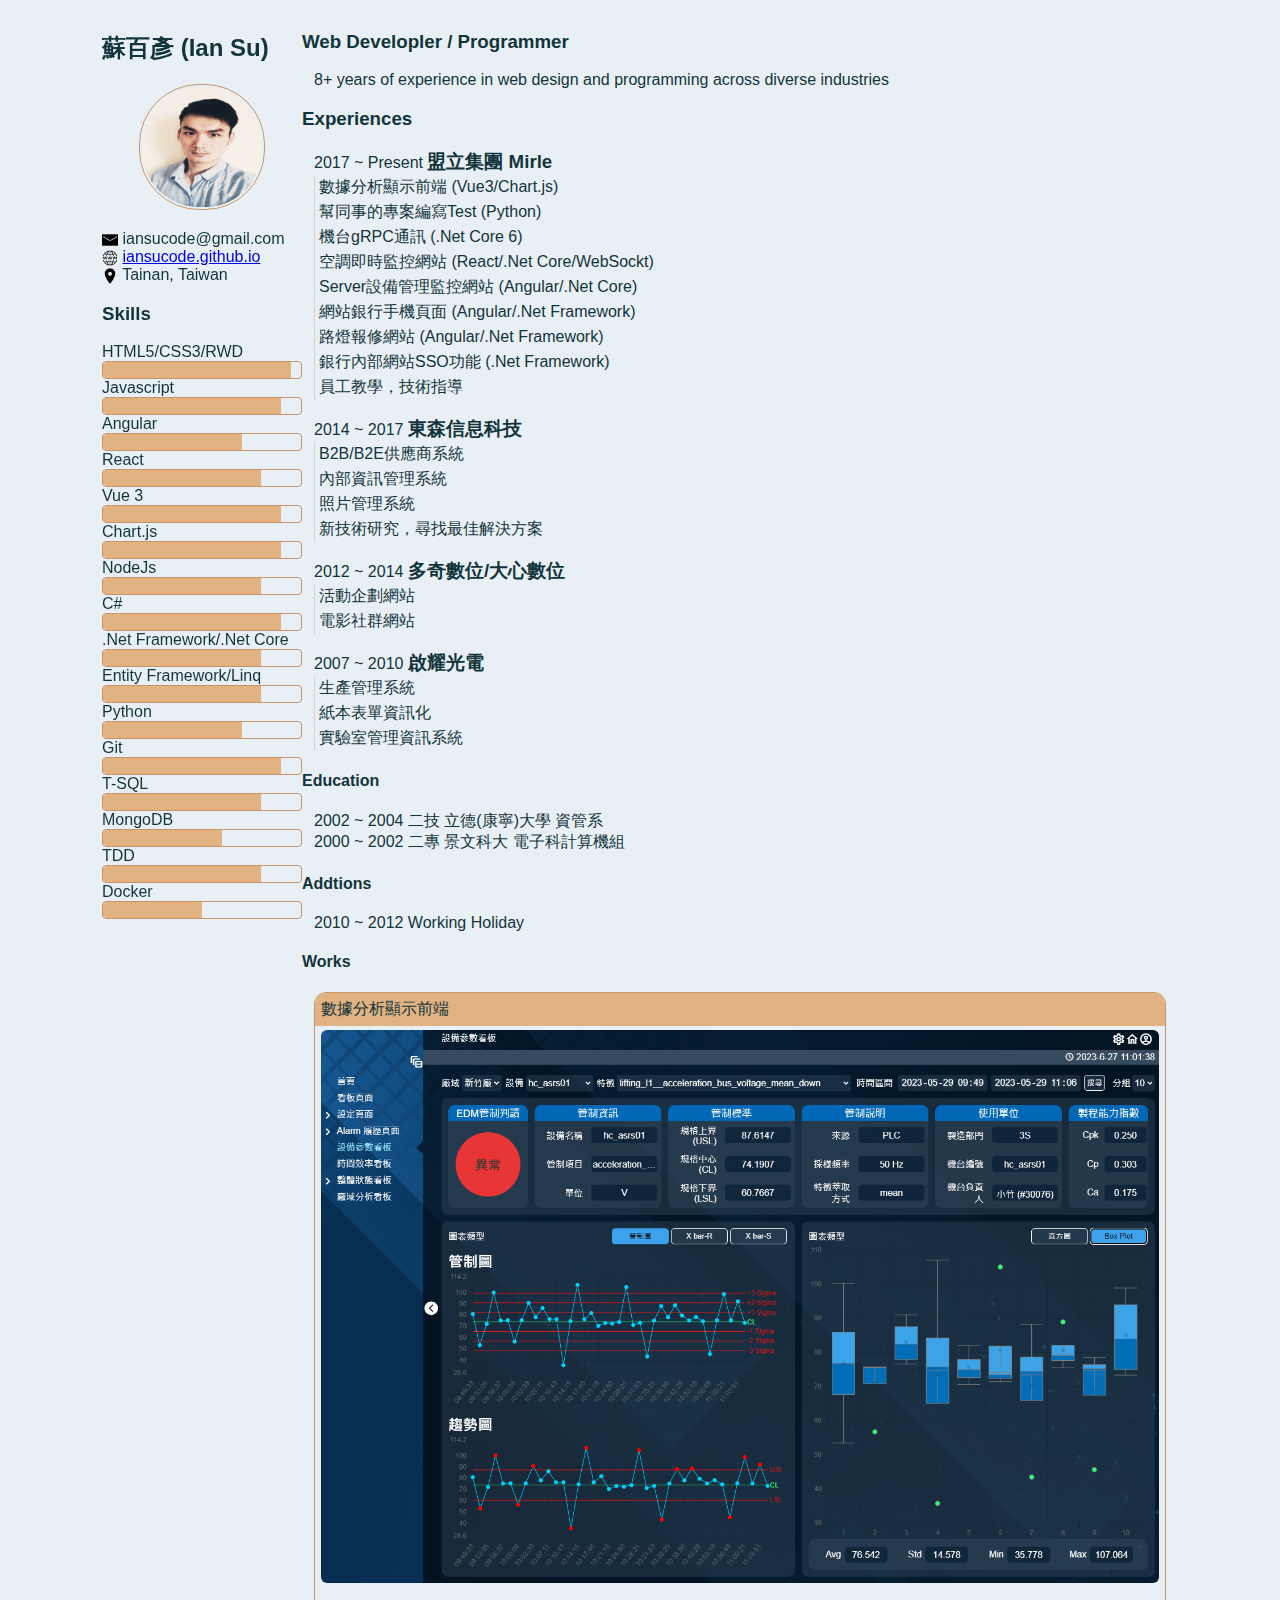
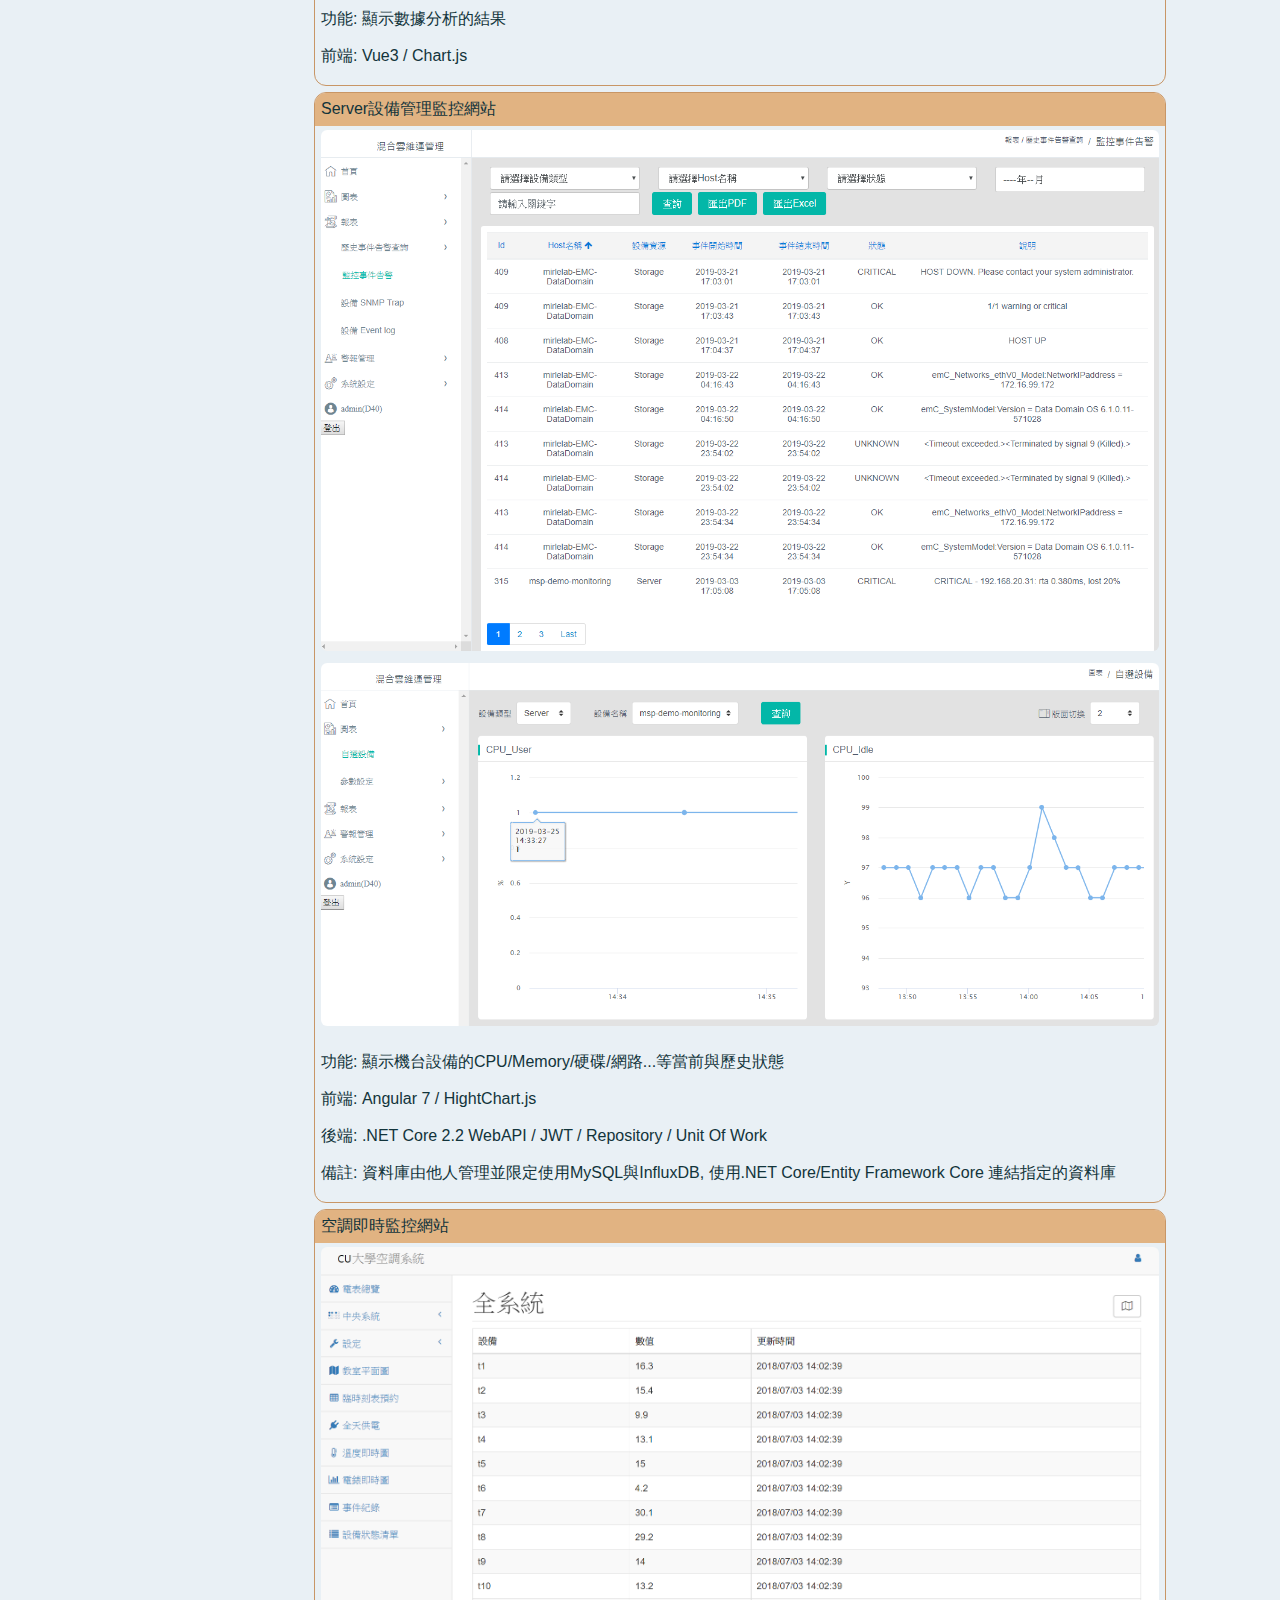
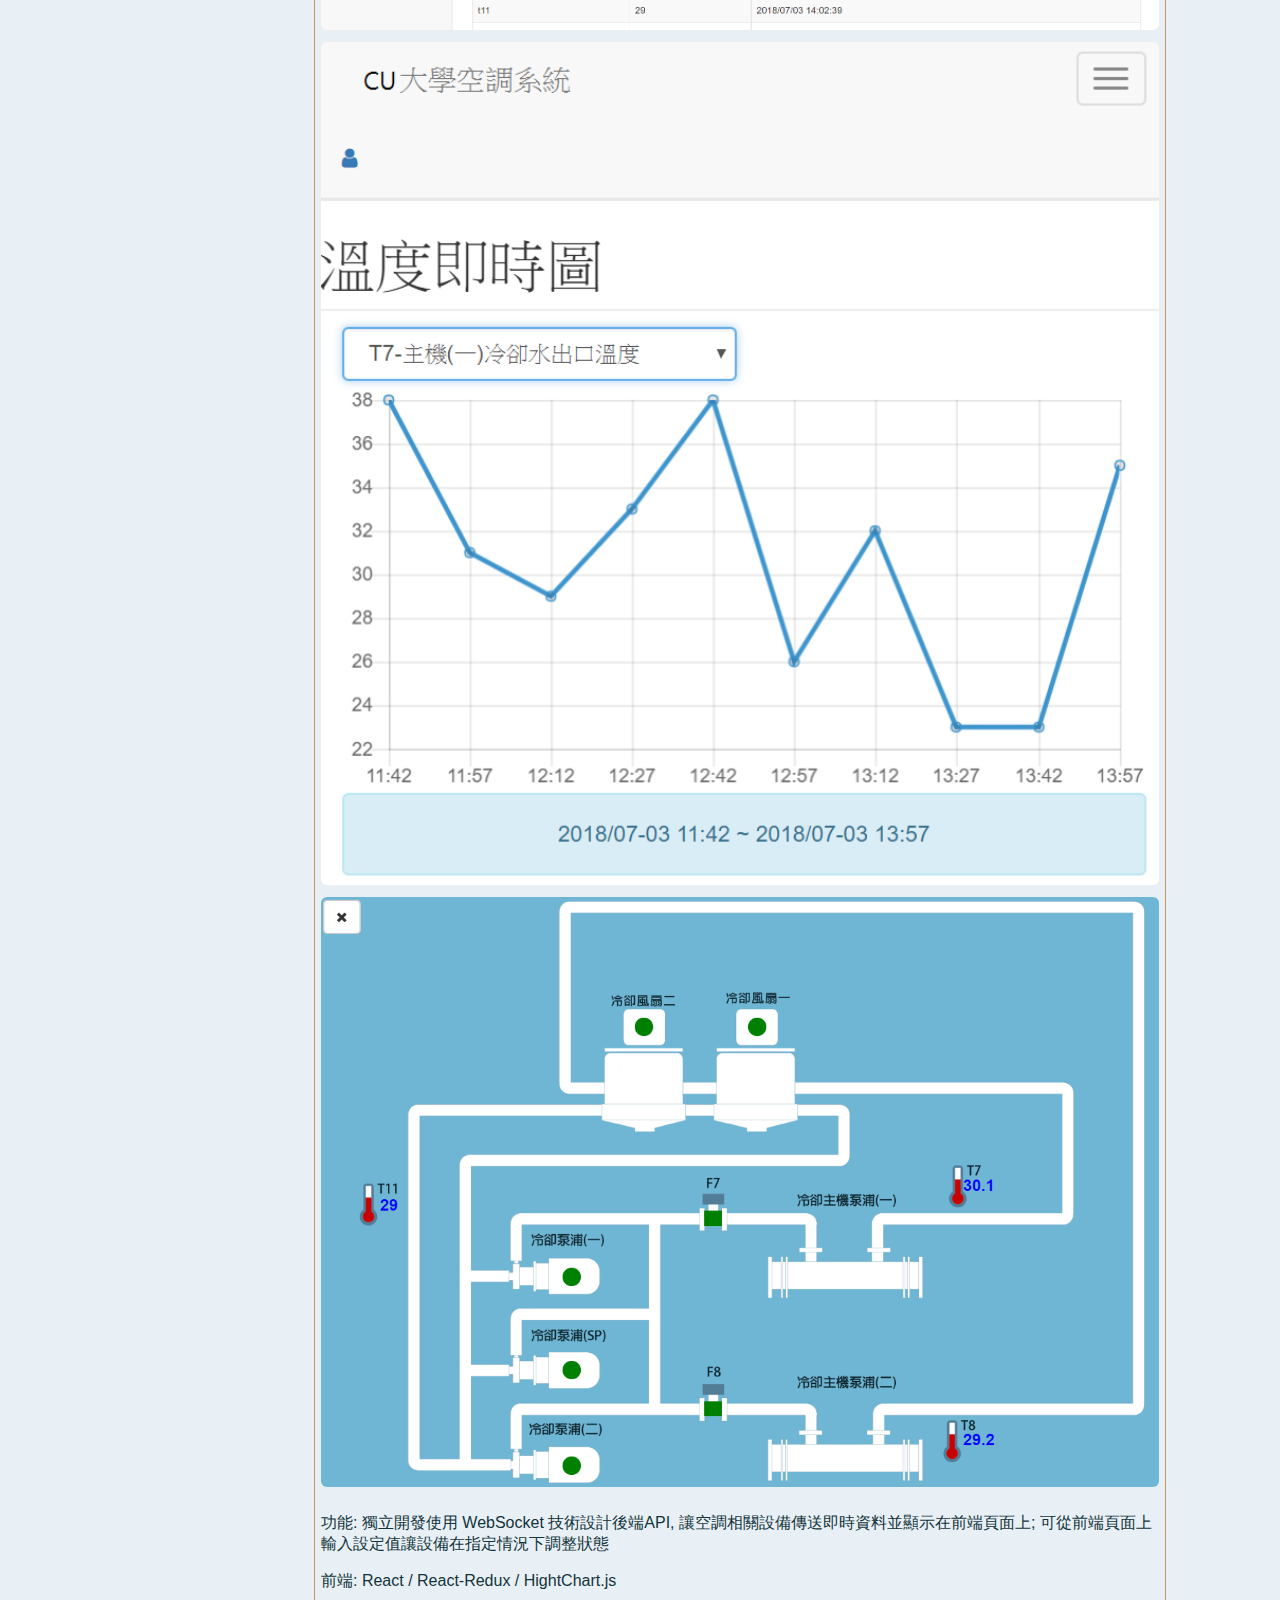
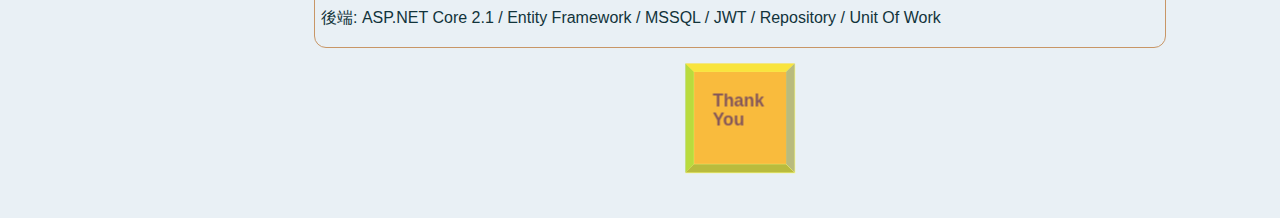
==== index.html @ 2909fdcf "update cube" ====
<!DOCTYPE html>
<html lang="en">
  <head>
    <meta charset="UTF-8" />
    <meta name="viewport" content="width=device-width, initial-scale=1.0" />
    <title>Ian Su</title>
    <link rel="stylesheet" href="index.css" type="text/css" />
    <link rel="stylesheet" href="cube.css" type="text/css" >
  </head>
  <body>
    <div id="app">
      <side>
        <div>
          <h2>蘇百彥 (Ian Su)</h2>
          <div id="avatar">
            <img src="./assets/avatar.jpg" />
          </div>
          <ul id="contacts">
            <li>
              <img class="icon" src="./assets/icons8-mail-50.png" />
              <span>iansucode@gmail.com</span>
            </li>
            <li>
              <img class="icon" src="./assets/icons8-web-50.png" />
              <a href="https://iansucode.github.io">iansucode.github.io</a>
            </li>
            <li>
              <img class="icon" src="./assets/icons8-location-50.png" />
              <span>Tainan, Taiwan</span>
            </li>
          </ul>
        </div>
        <div>
          <h3>Skills</h3>
          <ul id="skills"></ul>
        </div>
      </side>
      <main>
        <section id="introduction">
          <h3><span>Web Developler</span> / <span>Programmer</span></h3>
          <div>
            <p>8+ years of experience in web design and programming across diverse industries</p>
          </div>
        </section>
        <section>
          <h3>Experiences</h3>
          <div id="experiences"></ul>
        </section>
        <section>
          <h4>Education</h4>
          <div id="educations">
            <p>2002 ~ 2004 二技 立德(康寧)大學 資管系</p>
            <p>2000 ~ 2002 二專 景文科大 電子科計算機組</span>
          </div>
        </section>
        <section>
          <h4>Addtions</h4>
          <div>
            <p>2010 ~ 2012 Working Holiday</p>
          </div>
        </section>
        <section>
          <h4>Works</h4>
          <div id="works"></div>
        </section>
        <section>
          <div class="scene">
            <div class="cube">
              <div class="cube-face cube-face-front">
                  <div class="cube-face-inner"><b>Thank You</b></div>
              </div>
              <div class="cube-face cube-face-back"></div>
              <div class="cube-face cube-face-left"></div>
              <div class="cube-face cube-face-right"></div>
              <div class="cube-face cube-face-top"></div>
              <div class="cube-face cube-face-bottom"></div>
            </div>
          </div>
        </section>
        <br />
      </main>
    </div>
    <script src="./index.js"></script>
  </body>
</html>
---- index.css ----
:root {
  --sand-tan-color: #e1b382;
  --sand-tan-shadow-color: #c89666;
}

body {
  font-family: 'Ubuntu', Tahoma, 'Helvetica Neue', Helvetica, Arial, sans-serif;
  font-size: 16px;
  margin: 0;
  color: #12343b;
  background-color: #e9f0f5;
}

#app {
  max-width: 1100px;
  margin: 0 auto;
}

#app side {
  padding: 12px;
  width: 200px;
  position: fixed;
  
}

#app main {
  padding: 12px;
  margin-left: 200px;
  min-width: 150px;
}

#avatar {
  width: 100%;
  text-align: center;
}

#avatar img{
  width: 120px;
  height: 120px;
  border: 1px solid var(--sand-tan-shadow-color);
  padding: 2px;
  border-radius: 60px;
}

ul {
  list-style: none;
  padding: 0;
}

img.icon {
  height: 1rem;
  margin-bottom: -4px;
}

.bar {
  height: 1rem;
  border: 1px solid #c89666;
  border-radius: 4px;
}

.bar-value {
  background-color: var(--sand-tan-color);
  height: 100%;
}


section > div {
  margin: 12px;
}

#experiences h3 {
  display: inline-block;
  margin: 0;
  margin-bottom: 0;
}

#experiences div ul {
  margin-top: 0;
  padding-left: 4px;
  border-left: 1px solid lightgray;
}

#experiences div ul li {
  padding: 2px 0;
}

#educations p{
  margin: 0;
}

#works img {
  margin: 4px 6px;
  width: calc(100% - 12px);
  border-radius: 6px;
}

.card {
  border: 1px solid var(--sand-tan-shadow-color);
  border-radius: 12px;
  overflow: hidden;
  margin-bottom: 6px;
}

.card .card-head {
  padding: 6px;
  background-color: var(--sand-tan-color);
}

.card .card-foot {
  padding: 2px 6px;
}

/* 如果螢幕寬度為 600px 以下 */
@media screen and (max-width:600px) { 
  #app {
    padding: 6px;
  }

  #app side {
    position: unset;
  }

  #app main {
    margin-left: 0;
    padding: 0;
  }
}
---- cube.css ----
.scene {
  width: 100px;
  height: 100px;
  perspective: 600px;
  margin: 20px auto;
}
.cube {
  width: inherit;
  height: inherit;
  position: relative;
  transform-style: preserve-3d;
  animation: rolling 3s infinite linear;
}
.cube-face {
  width: inherit;
  height: inherit;
  position: absolute;
  opacity: 0.5;
}

.cube-face-front {
  background-color: yellow;
  transform: translate3d(0, 0, 50px);
}

.cube-face-back {
  background-color: red;
  transform: rotateY(180deg) translate3d(0, 0, 50px);
}

.cube-face-left {
  background-color: green;
  transform: rotateY(-90deg) translate3d(0, 0, 50px);
}

.cube-face-right {
  background-color: blue;
  transform: rotateY(90deg) translate3d(0, 0, 50px);
}

.cube-face-top {
  background-color: orange;
  transform: rotateX(90deg) translate3d(0, 0, 50px);
}

.cube-face-bottom {
  background-color: black;
  transform: rotateX(-90deg) translate3d(0, 0, 50px);
}
@-webkit-keyframes rolling {
  from {
    -webkit-transform: rotateY(0deg);
  }
  to {
    -webkit-transform: rotateY(360deg);
  }
}
@keyframes rolling {
  from {
    transform: rotateY(0deg);
  }
  to {
    transform: rotateY(360deg);
  }
}

.cube-face-inner {
  margin: 25%;
}
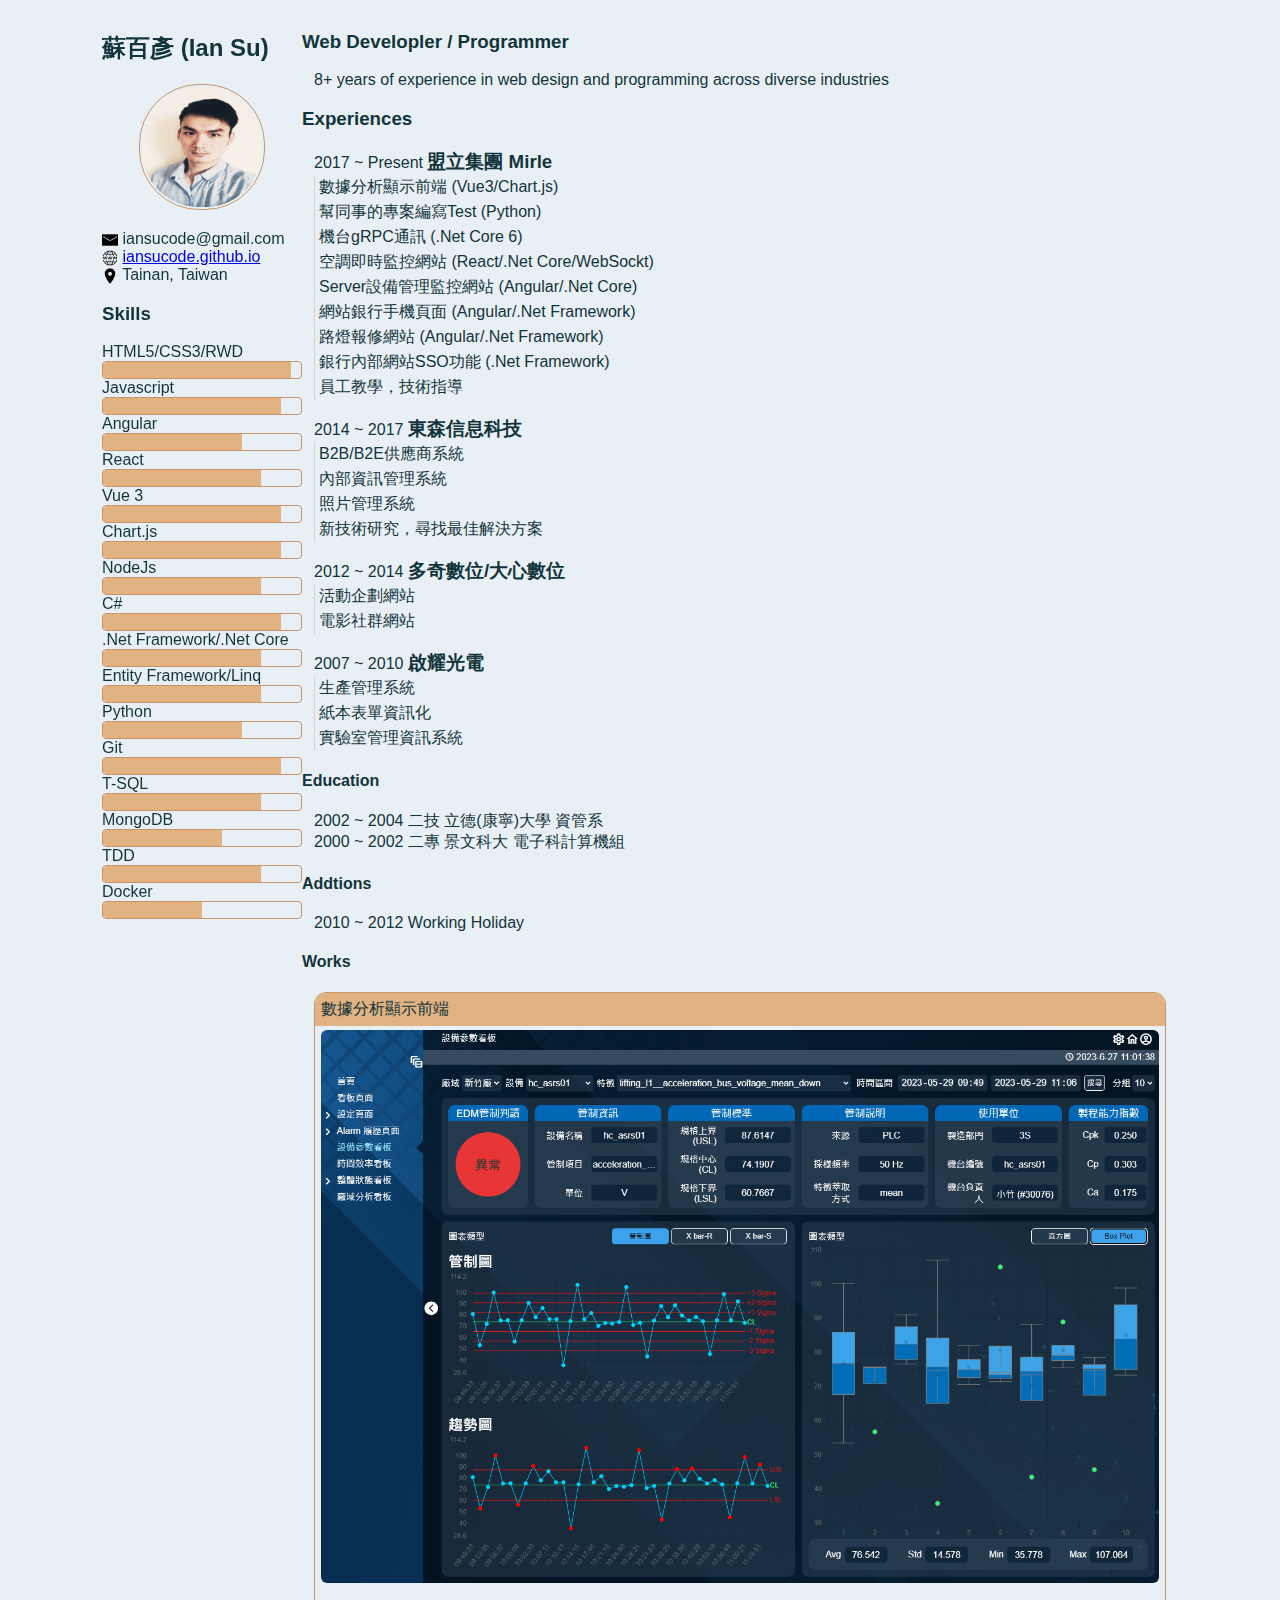
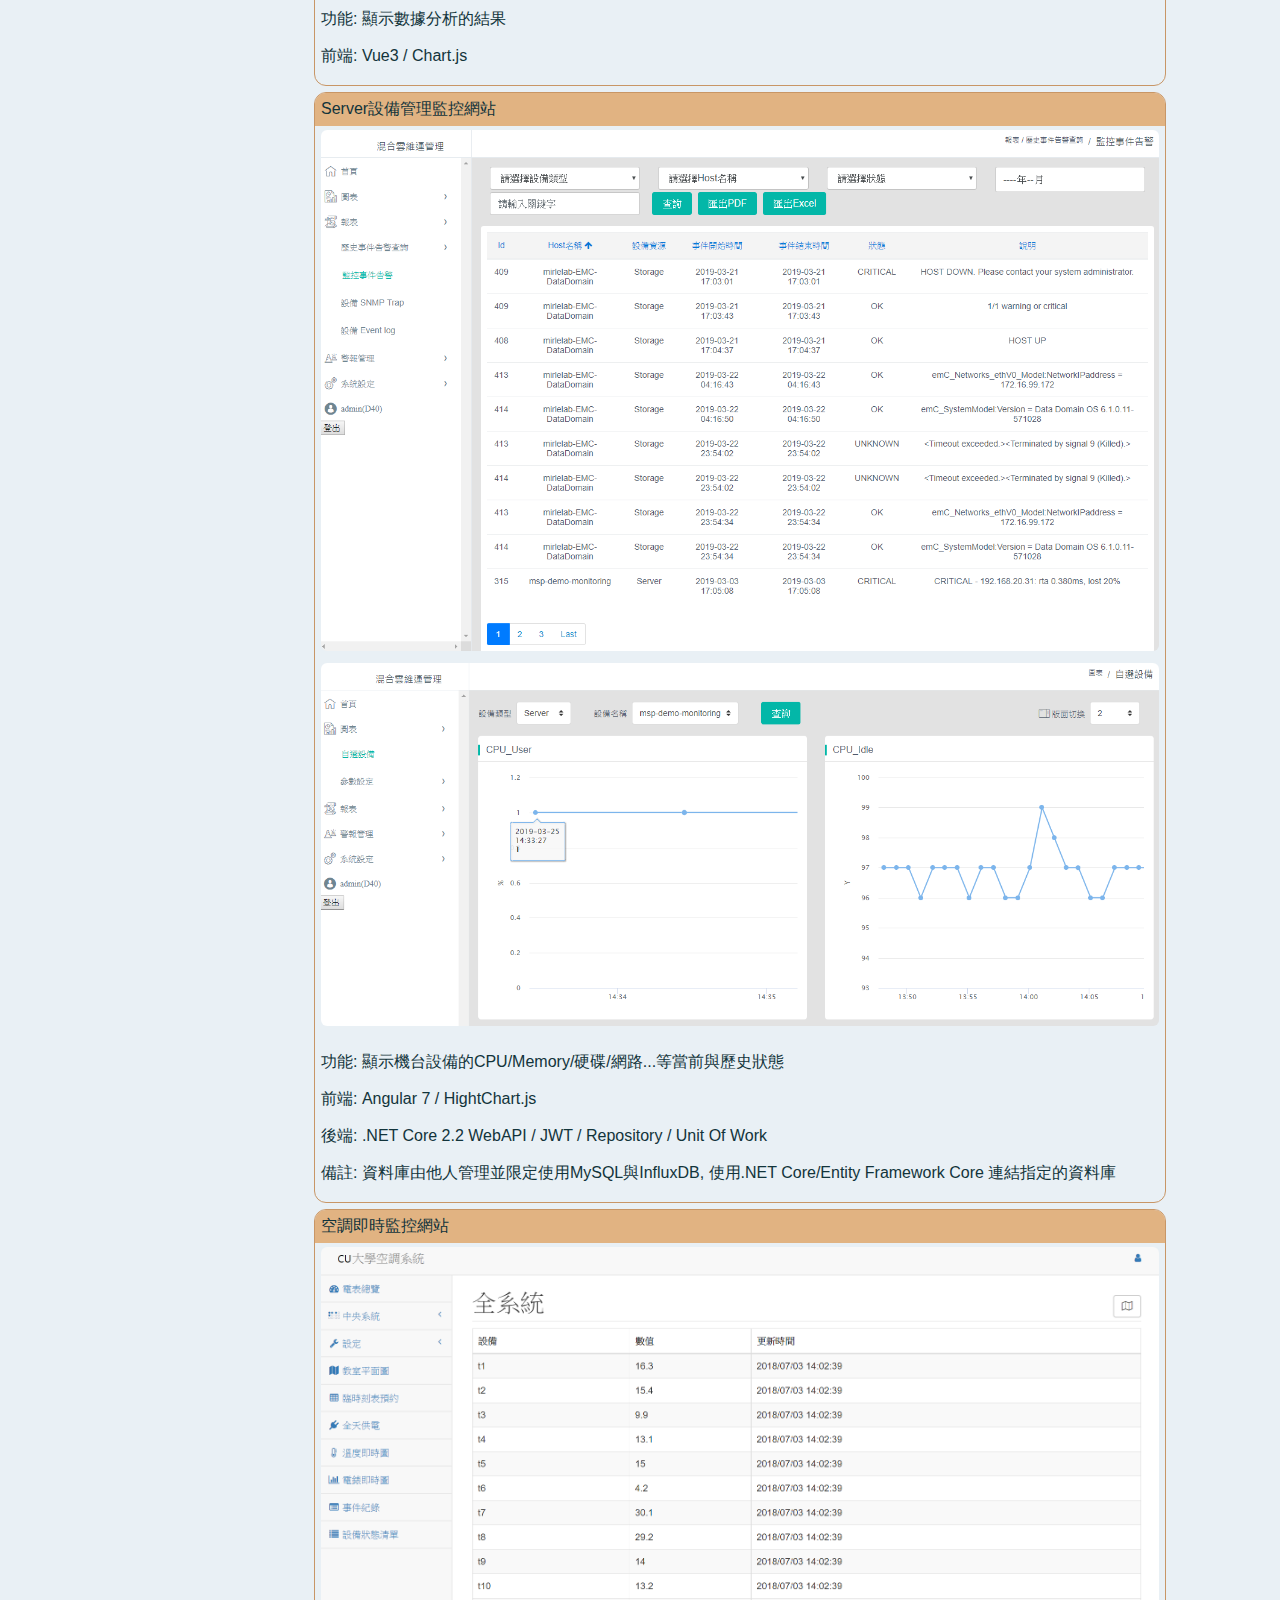
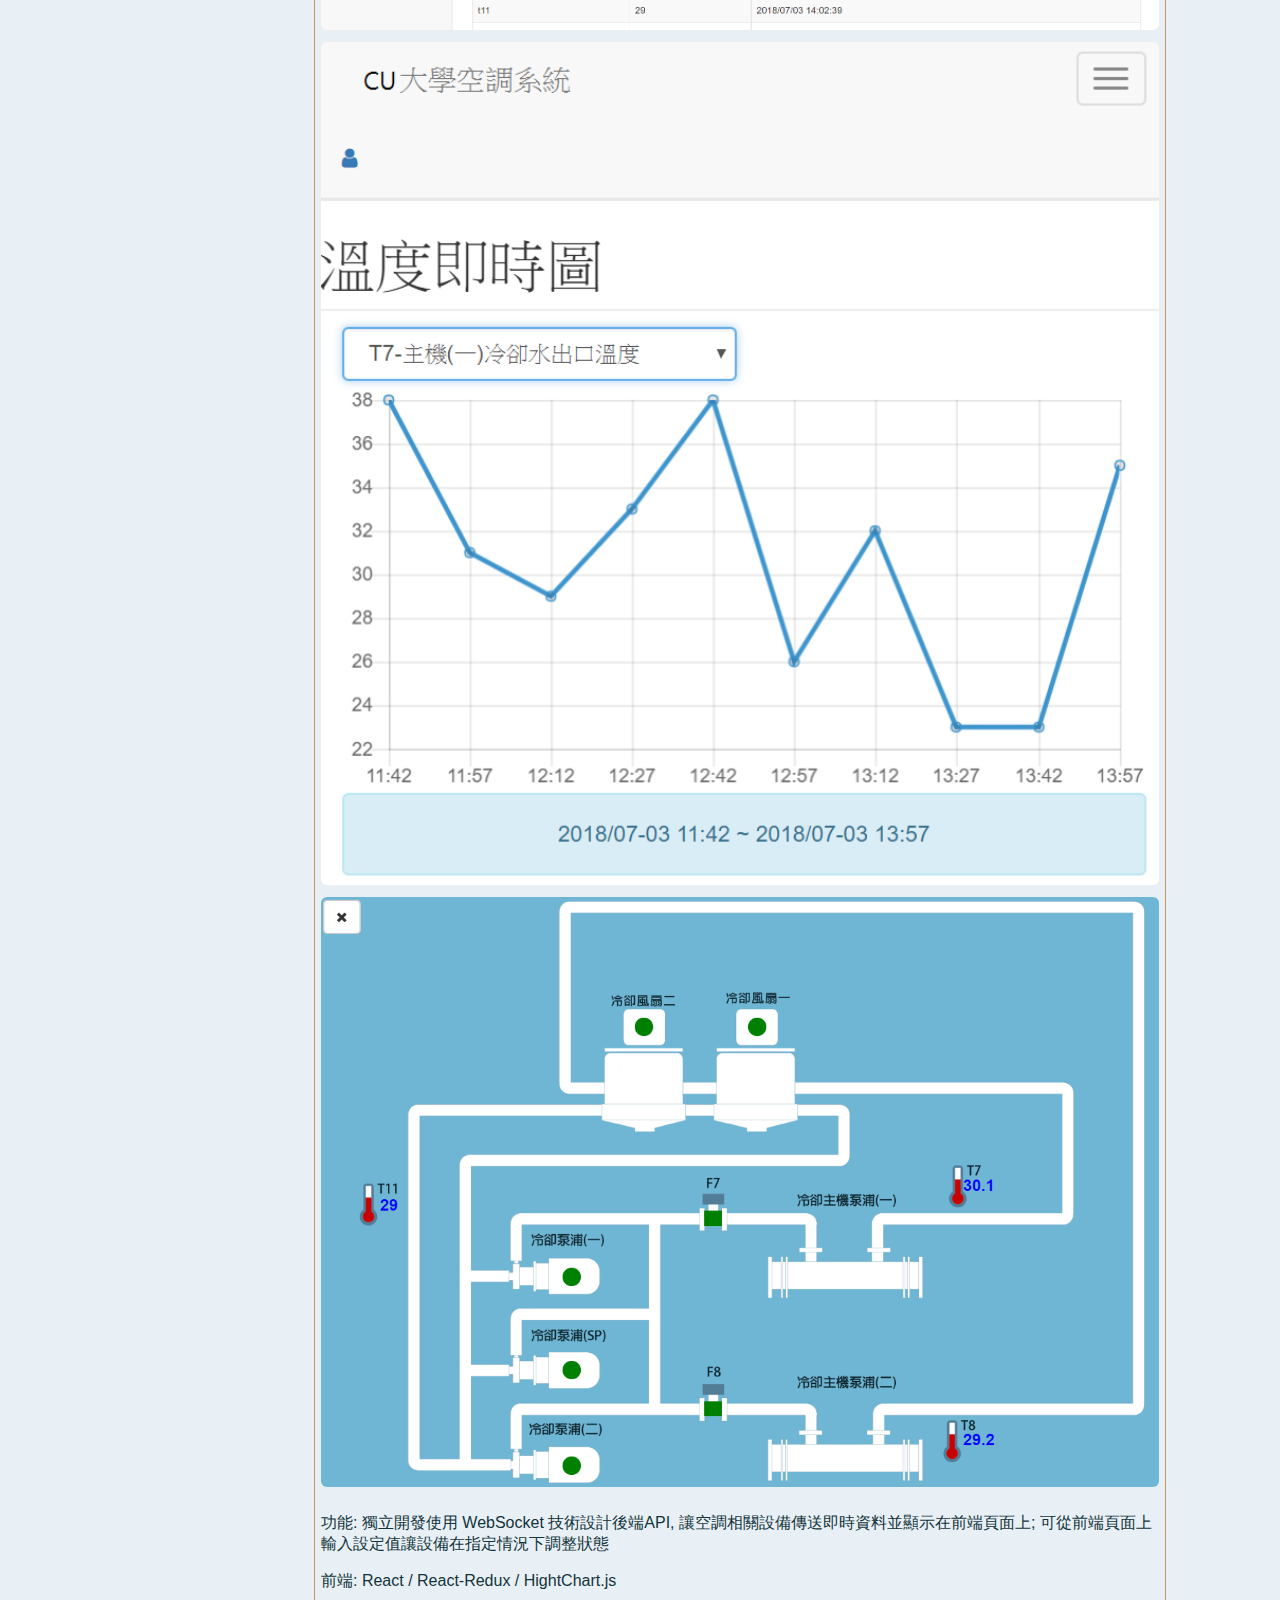
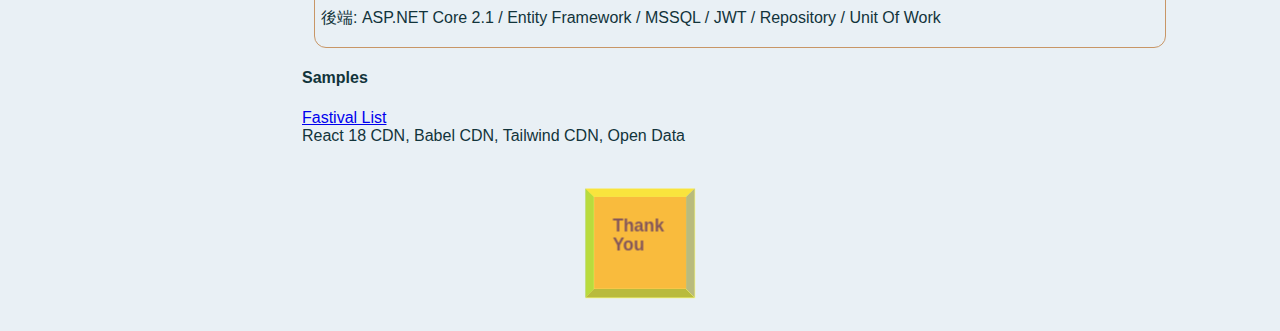
==== commit 93a955d9: "add sample: Fastival List" ====
--- a/index.html
+++ b/index.html
@@ -64,6 +64,10 @@
           <div id="works"></div>
         </section>
         <section>
+          <h4>Samples</h4>
+          <ul id="samples"></div>
+        </section>
+        <section>
           <div class="scene">
             <div class="cube">
               <div class="cube-face cube-face-front">
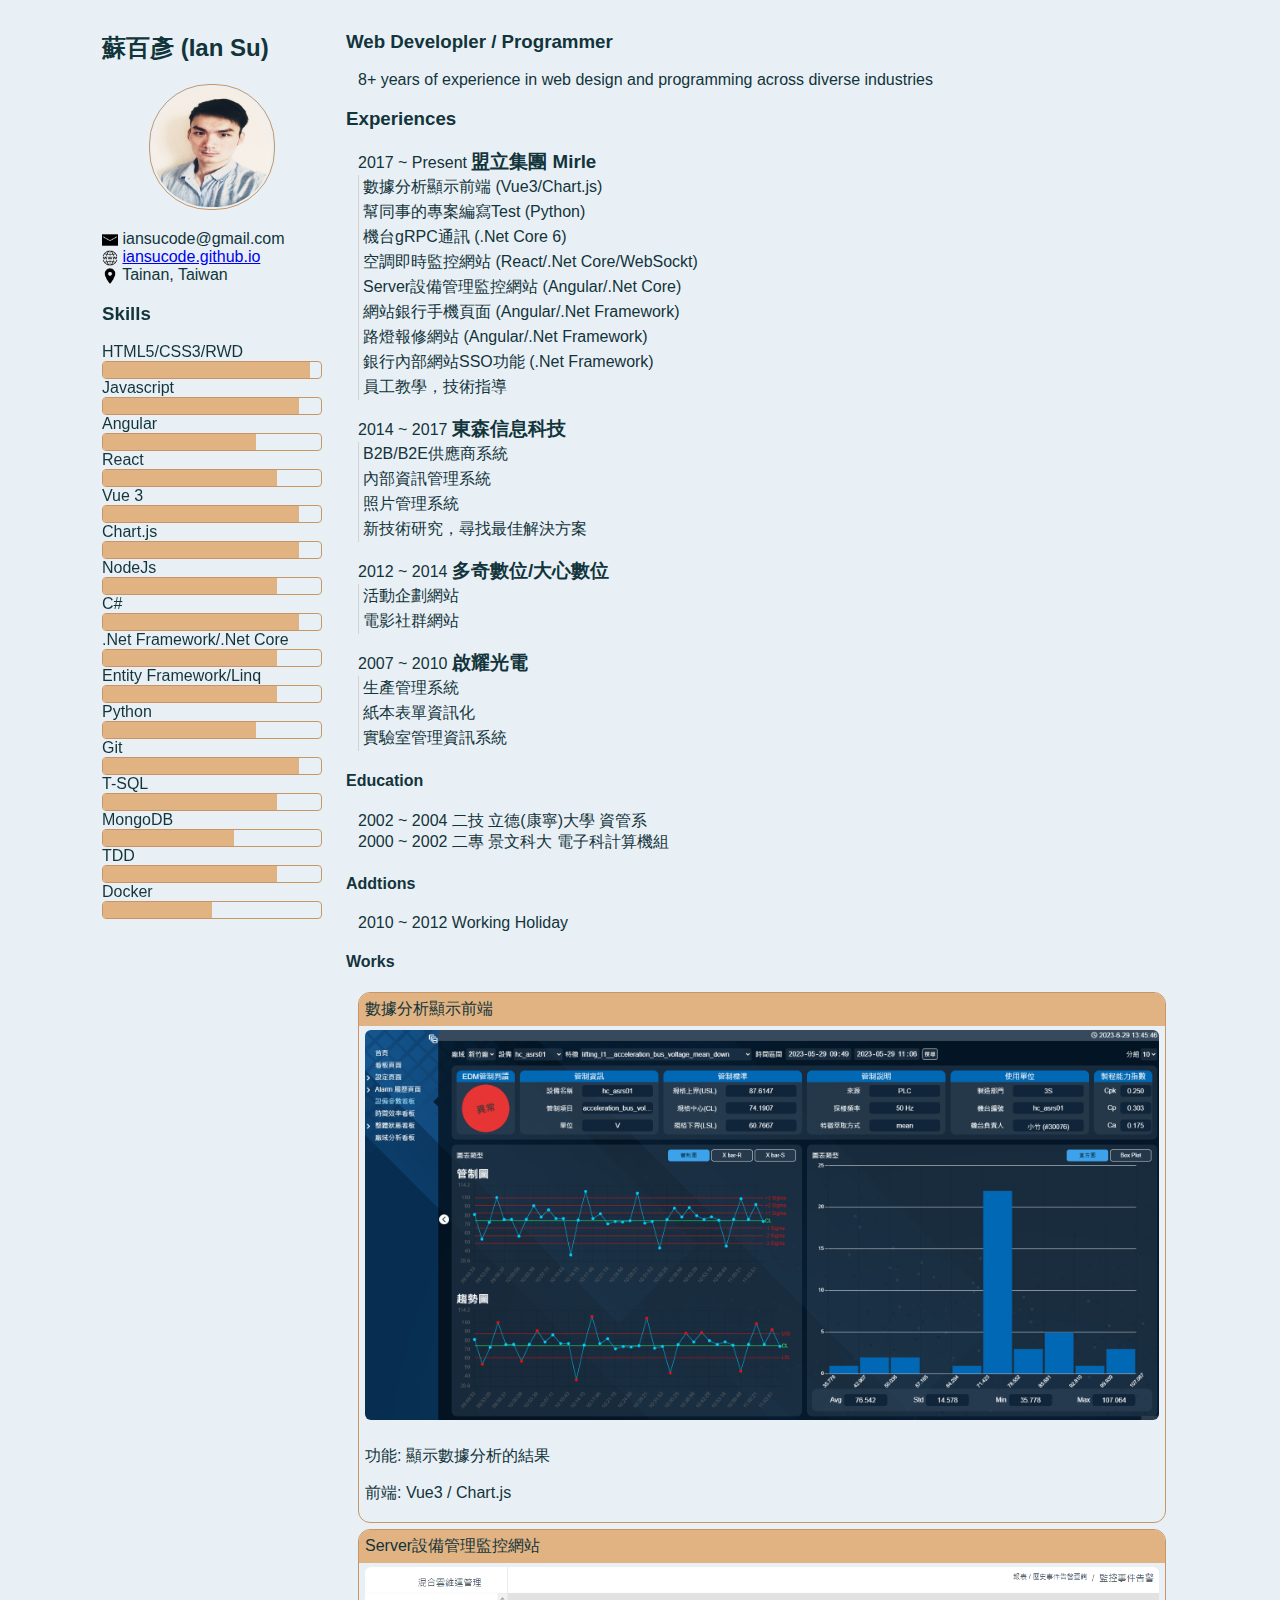
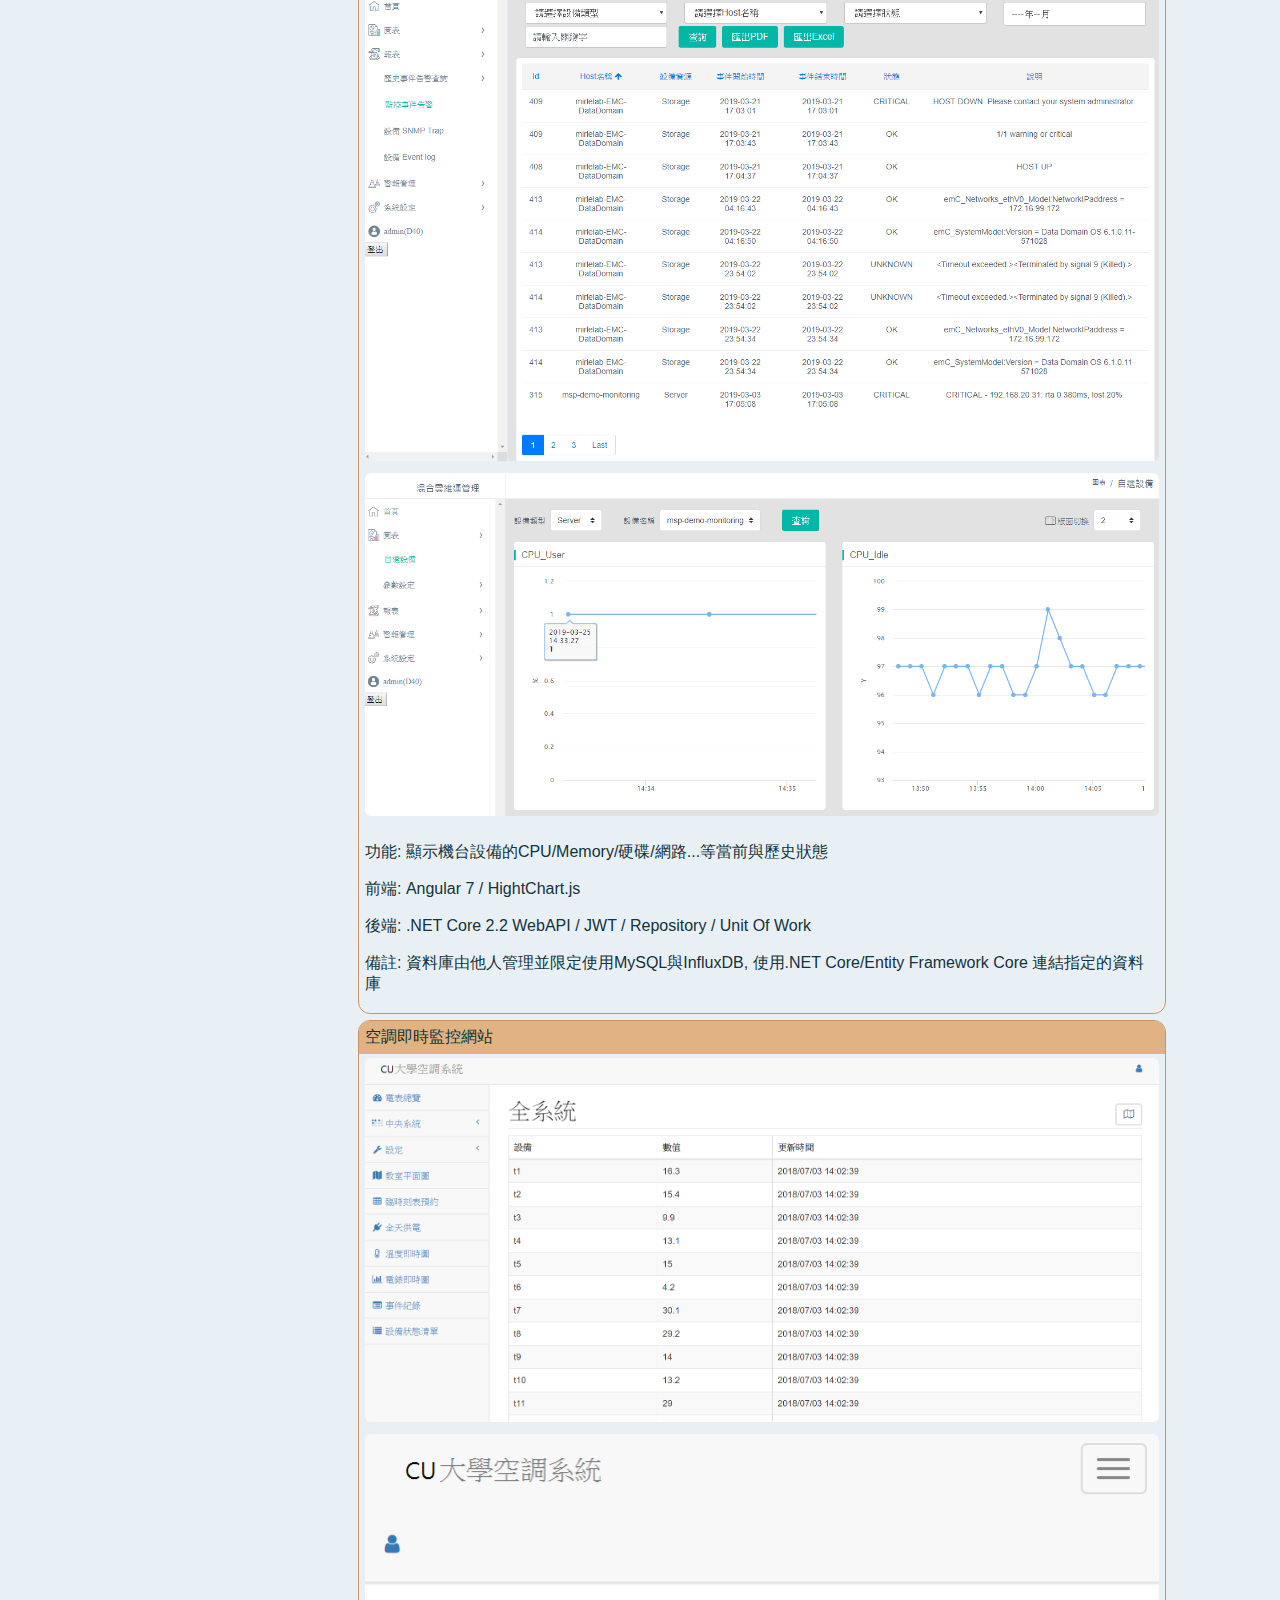
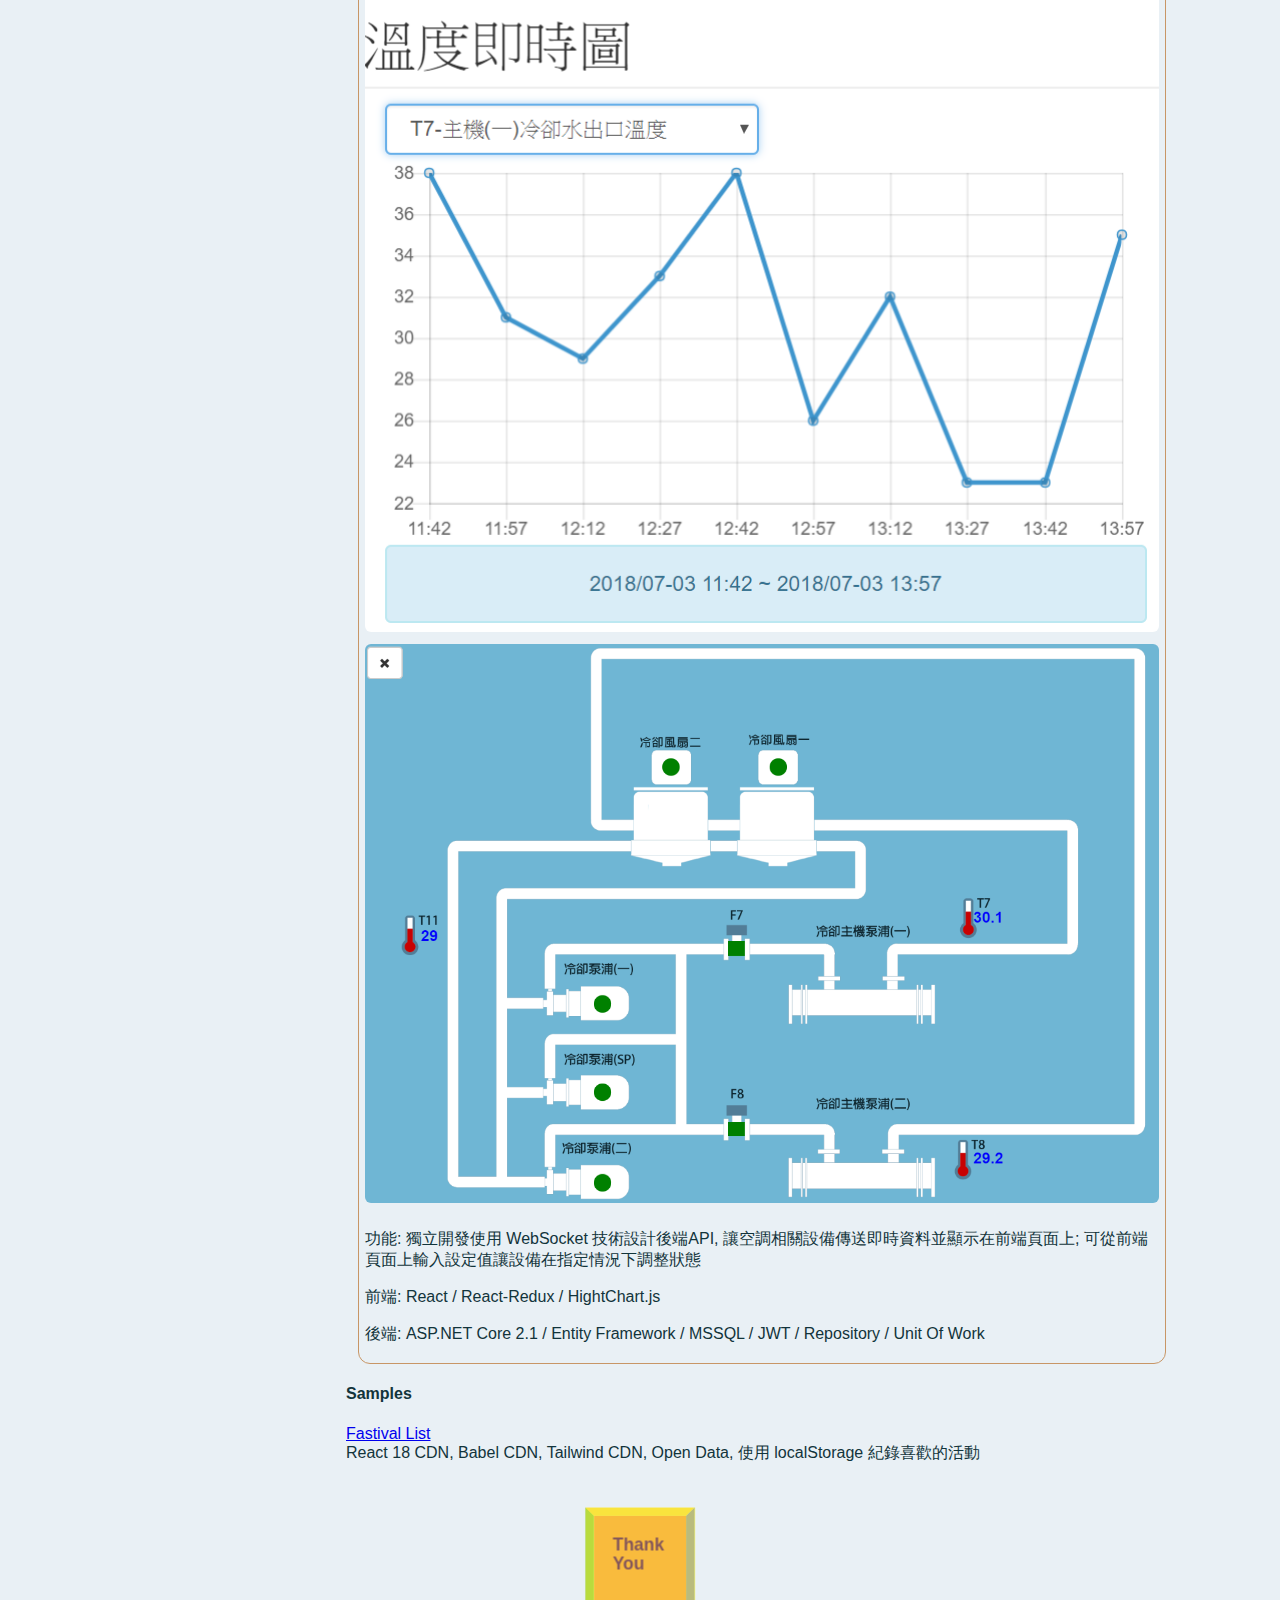
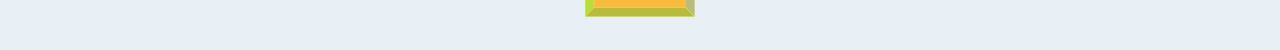
==== commit ac9a680e: "change edm photo" ====
--- a/index.html
+++ b/index.html
@@ -30,7 +30,7 @@
             </li>
           </ul>
         </div>
-        <div>
+        <div id="skill-box">
           <h3>Skills</h3>
           <ul id="skills"></ul>
         </div>
--- a/index.css
+++ b/index.css
@@ -14,19 +14,23 @@
 #app {
   max-width: 1100px;
   margin: 0 auto;
+  display: flex;
 }
 
 #app side {
+  display: block;
   padding: 12px;
-  width: 200px;
-  position: fixed;
-  
+  flex: 0 1 220px; 
+}
+
+#app side #skill-box {
+  position: sticky;
+  top: 0;
 }
 
 #app main {
   padding: 12px;
-  margin-left: 200px;
-  min-width: 150px;
+  flex: 1;
 }
 
 #avatar {
@@ -114,15 +118,11 @@
 @media screen and (max-width:600px) { 
   #app {
     padding: 6px;
+    display: unset;
   }
 
-  #app side {
+  #app side #skill-box {
     position: unset;
-  }
-
-  #app main {
-    margin-left: 0;
-    padding: 0;
   }
 }
 
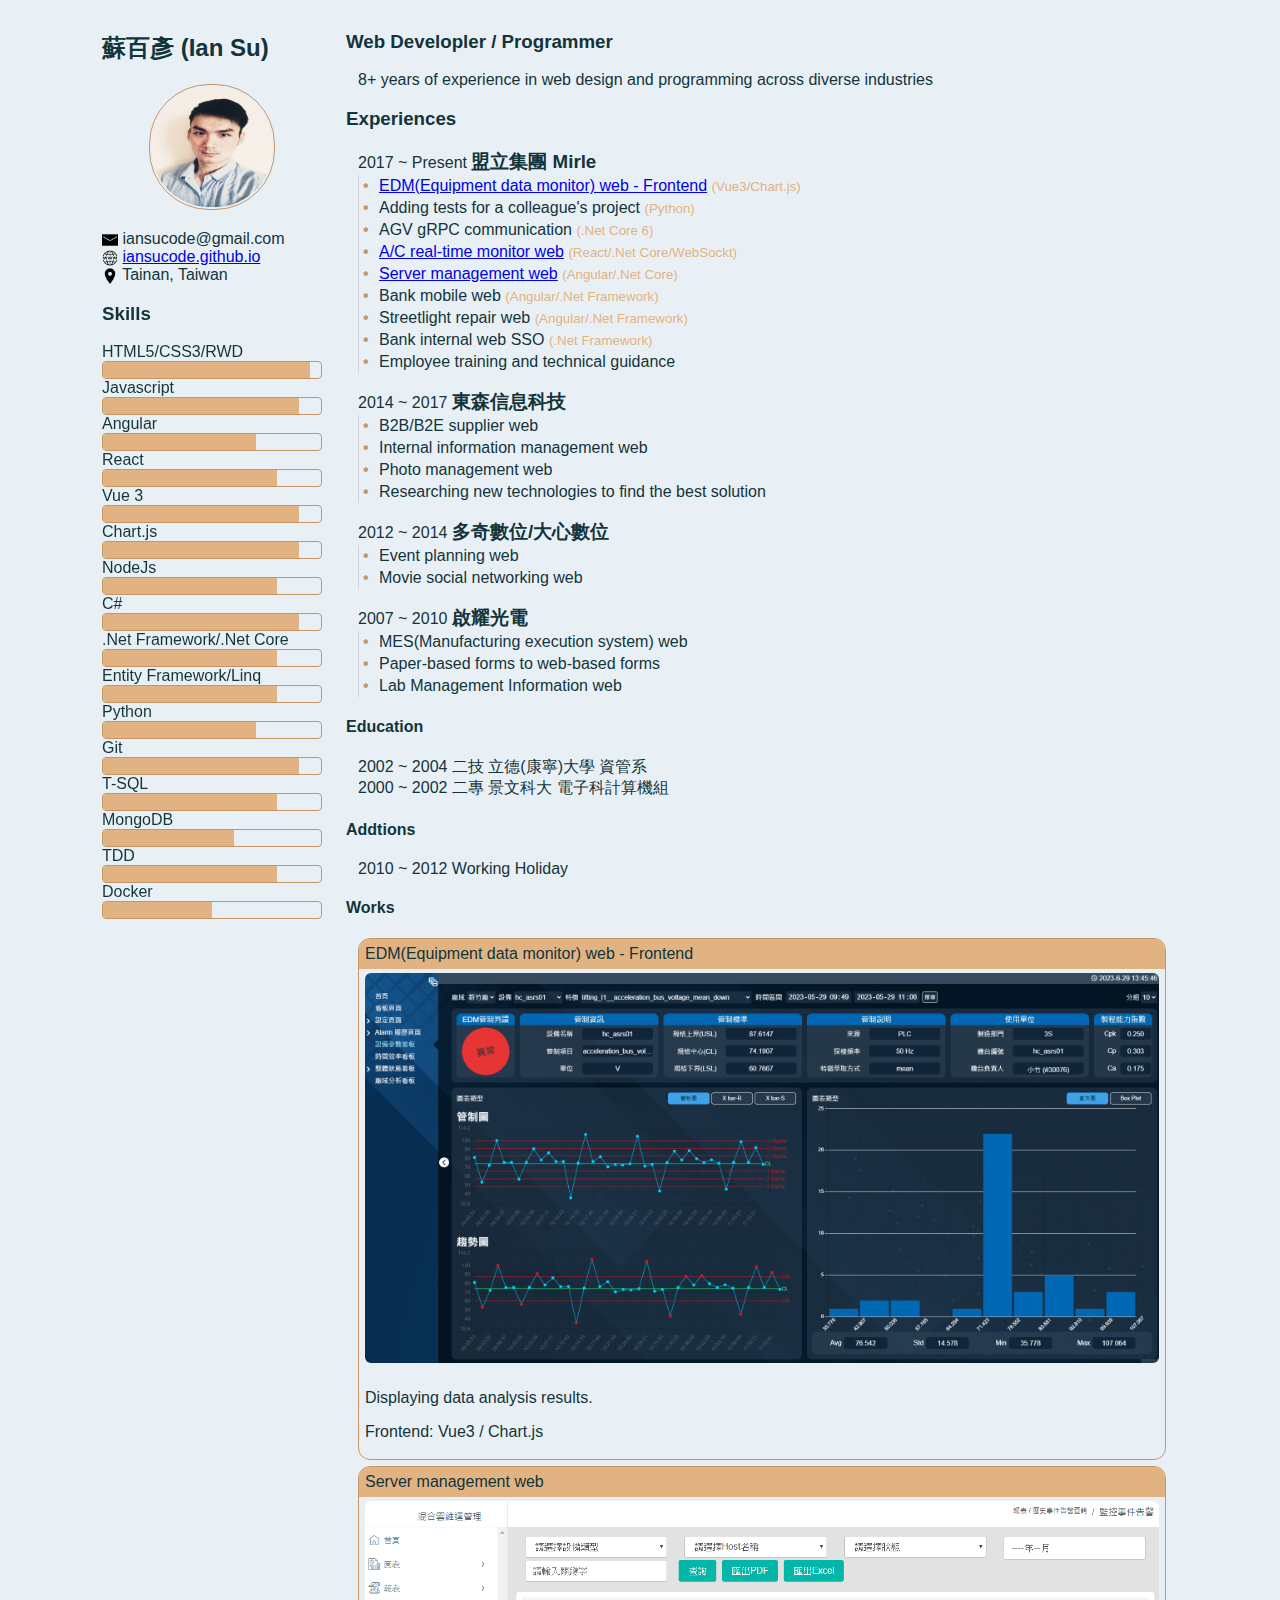
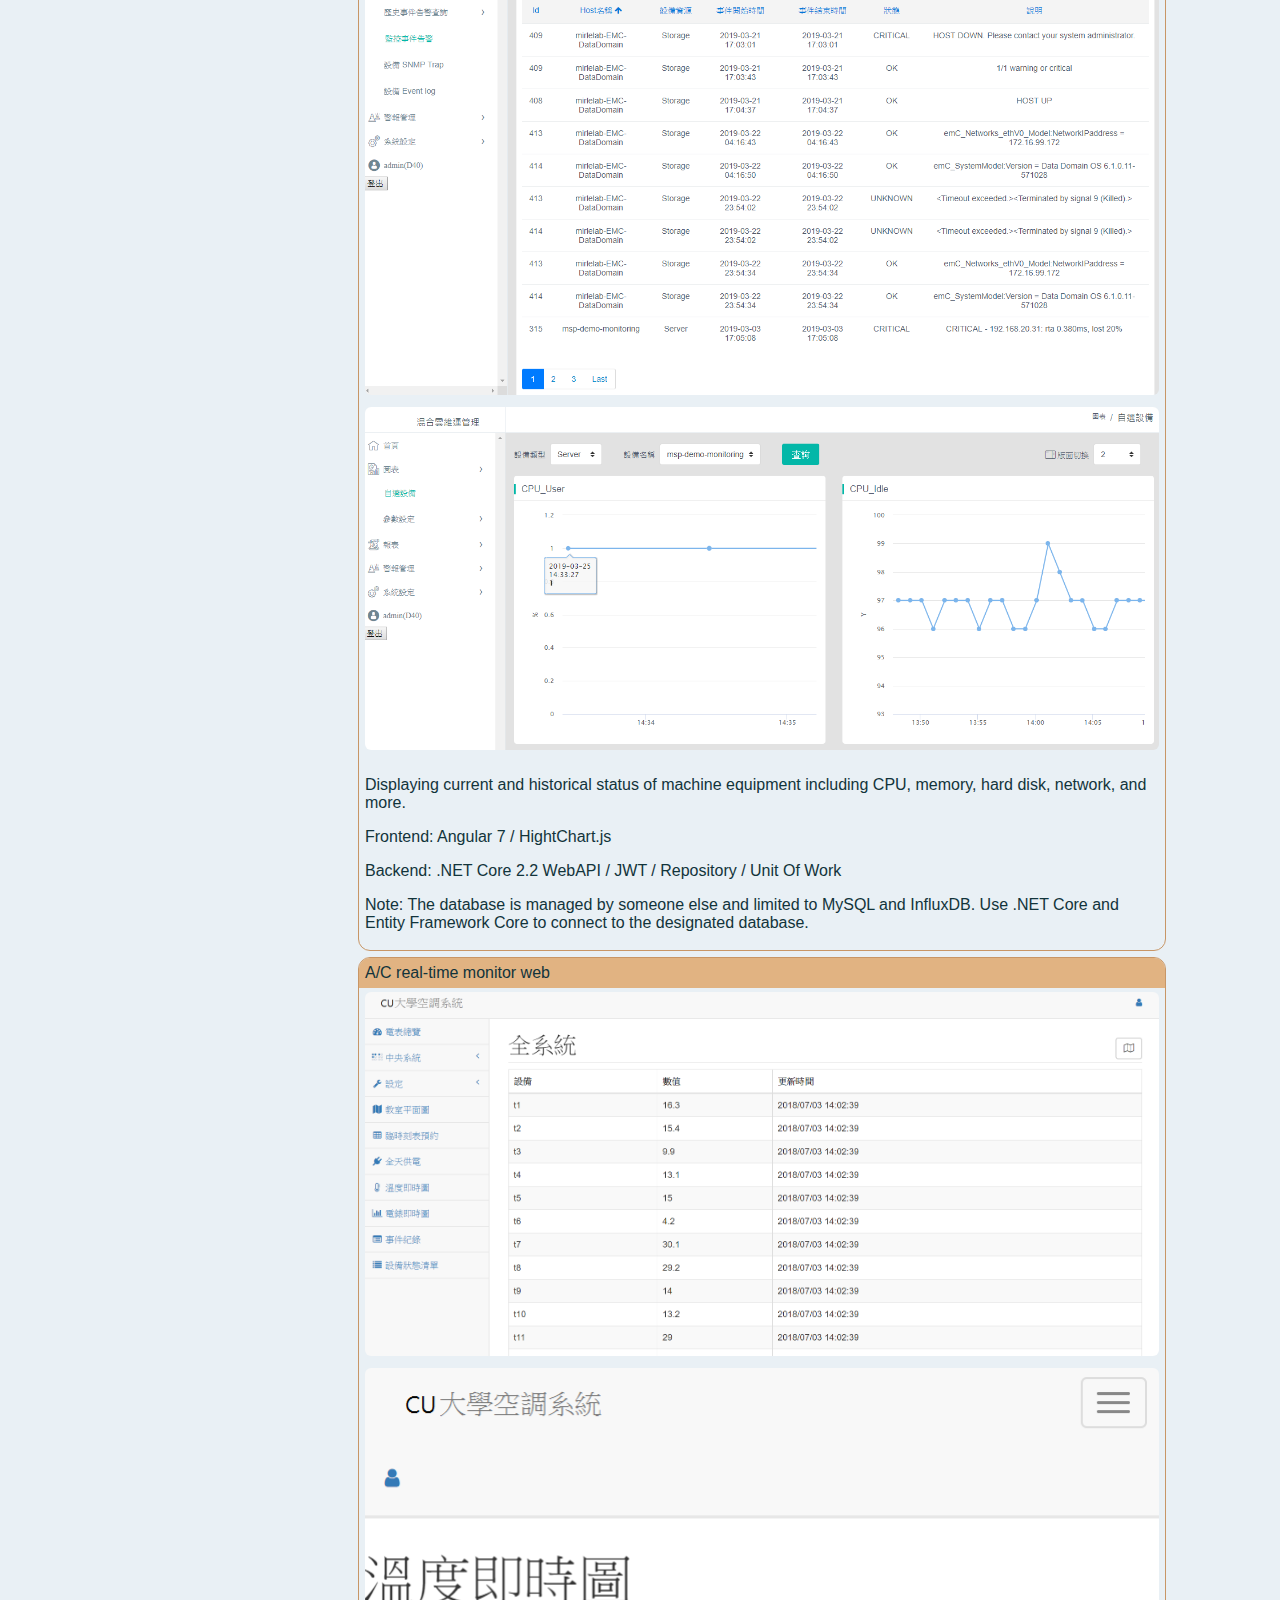
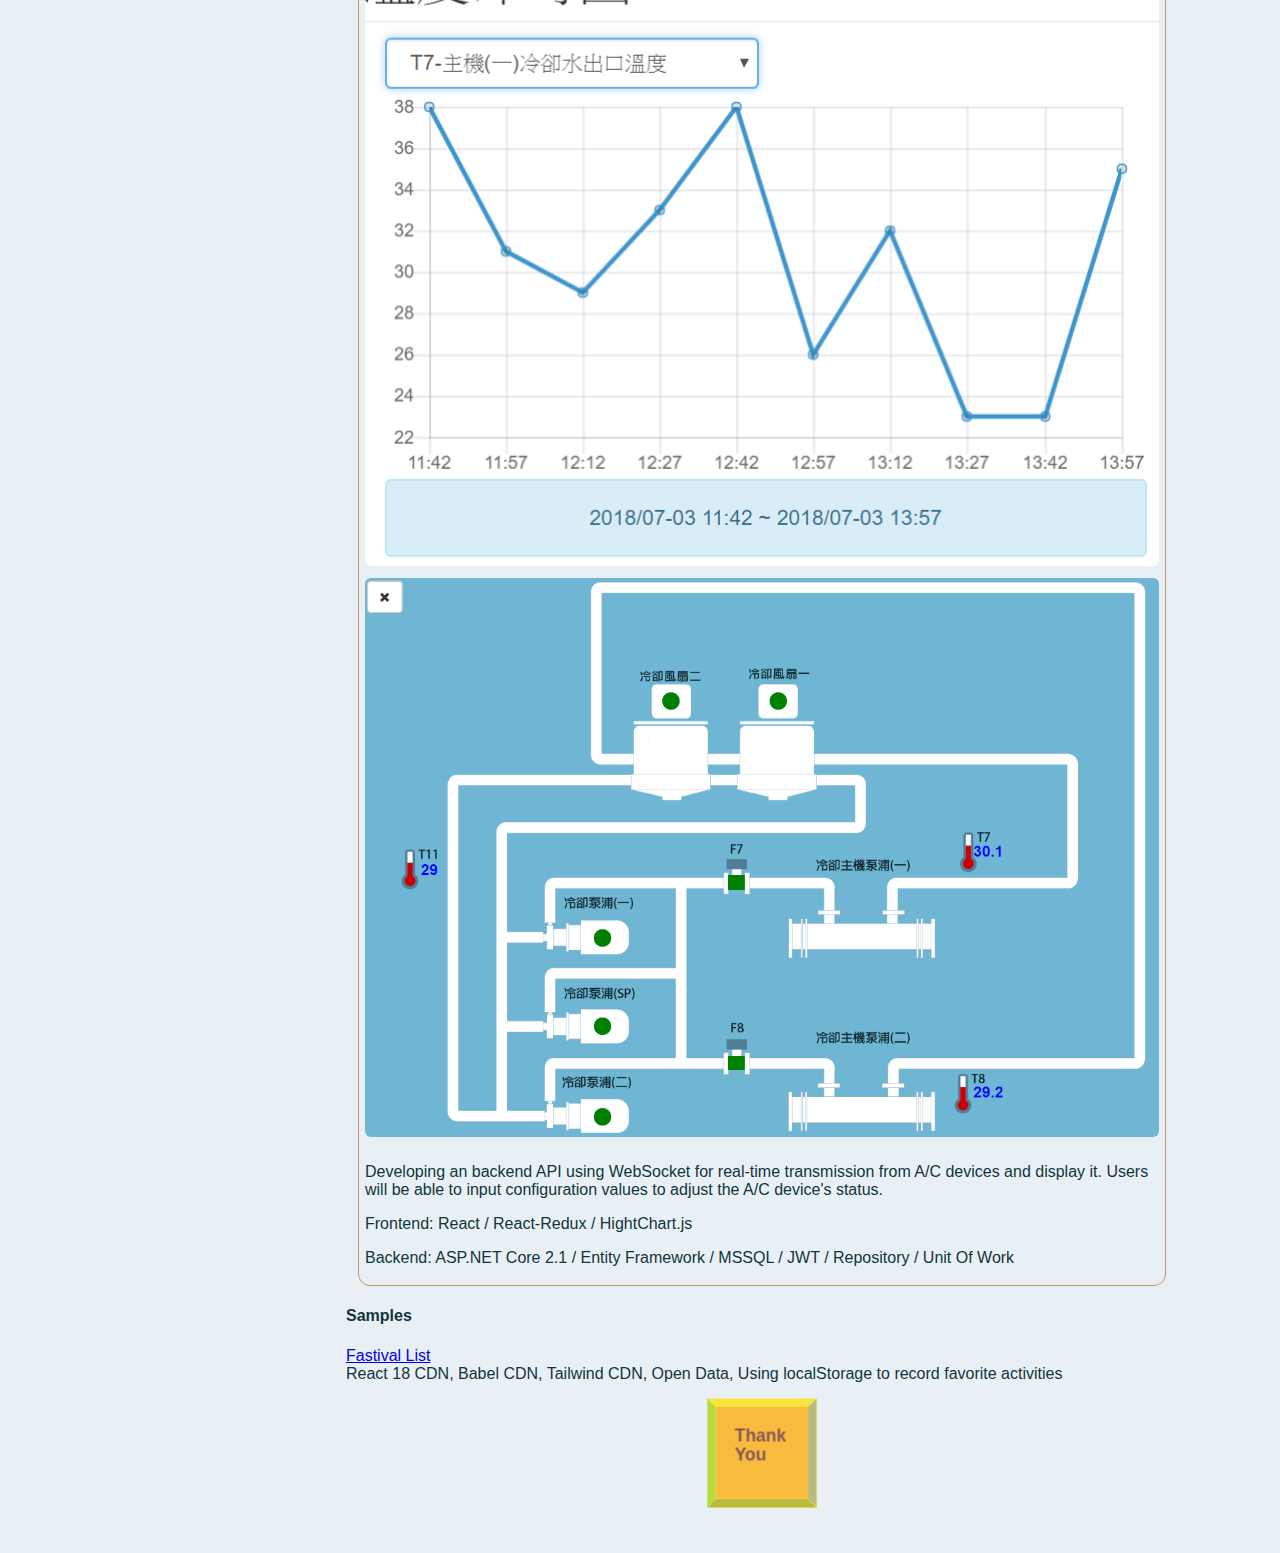
==== commit cdd53716: "some ch to en" ====
--- a/index.html
+++ b/index.html
@@ -65,7 +65,7 @@
         </section>
         <section>
           <h4>Samples</h4>
-          <ul id="samples"></div>
+          <ul id="samples"></ul>
         </section>
         <section>
           <div class="scene">
--- a/index.css
+++ b/index.css
@@ -88,7 +88,19 @@
   padding: 2px 0;
 }
 
-#educations p{
+#experiences div ul li::before {
+  content: "\2022";
+  color: var(--sand-tan-shadow-color);
+  font-weight: bold;
+  display: inline-block; 
+  width: 1em;
+}
+
+#experiences div ul li small {
+  color: var(--sand-tan-color);
+}
+
+#educations p {
   margin: 0;
 }
 
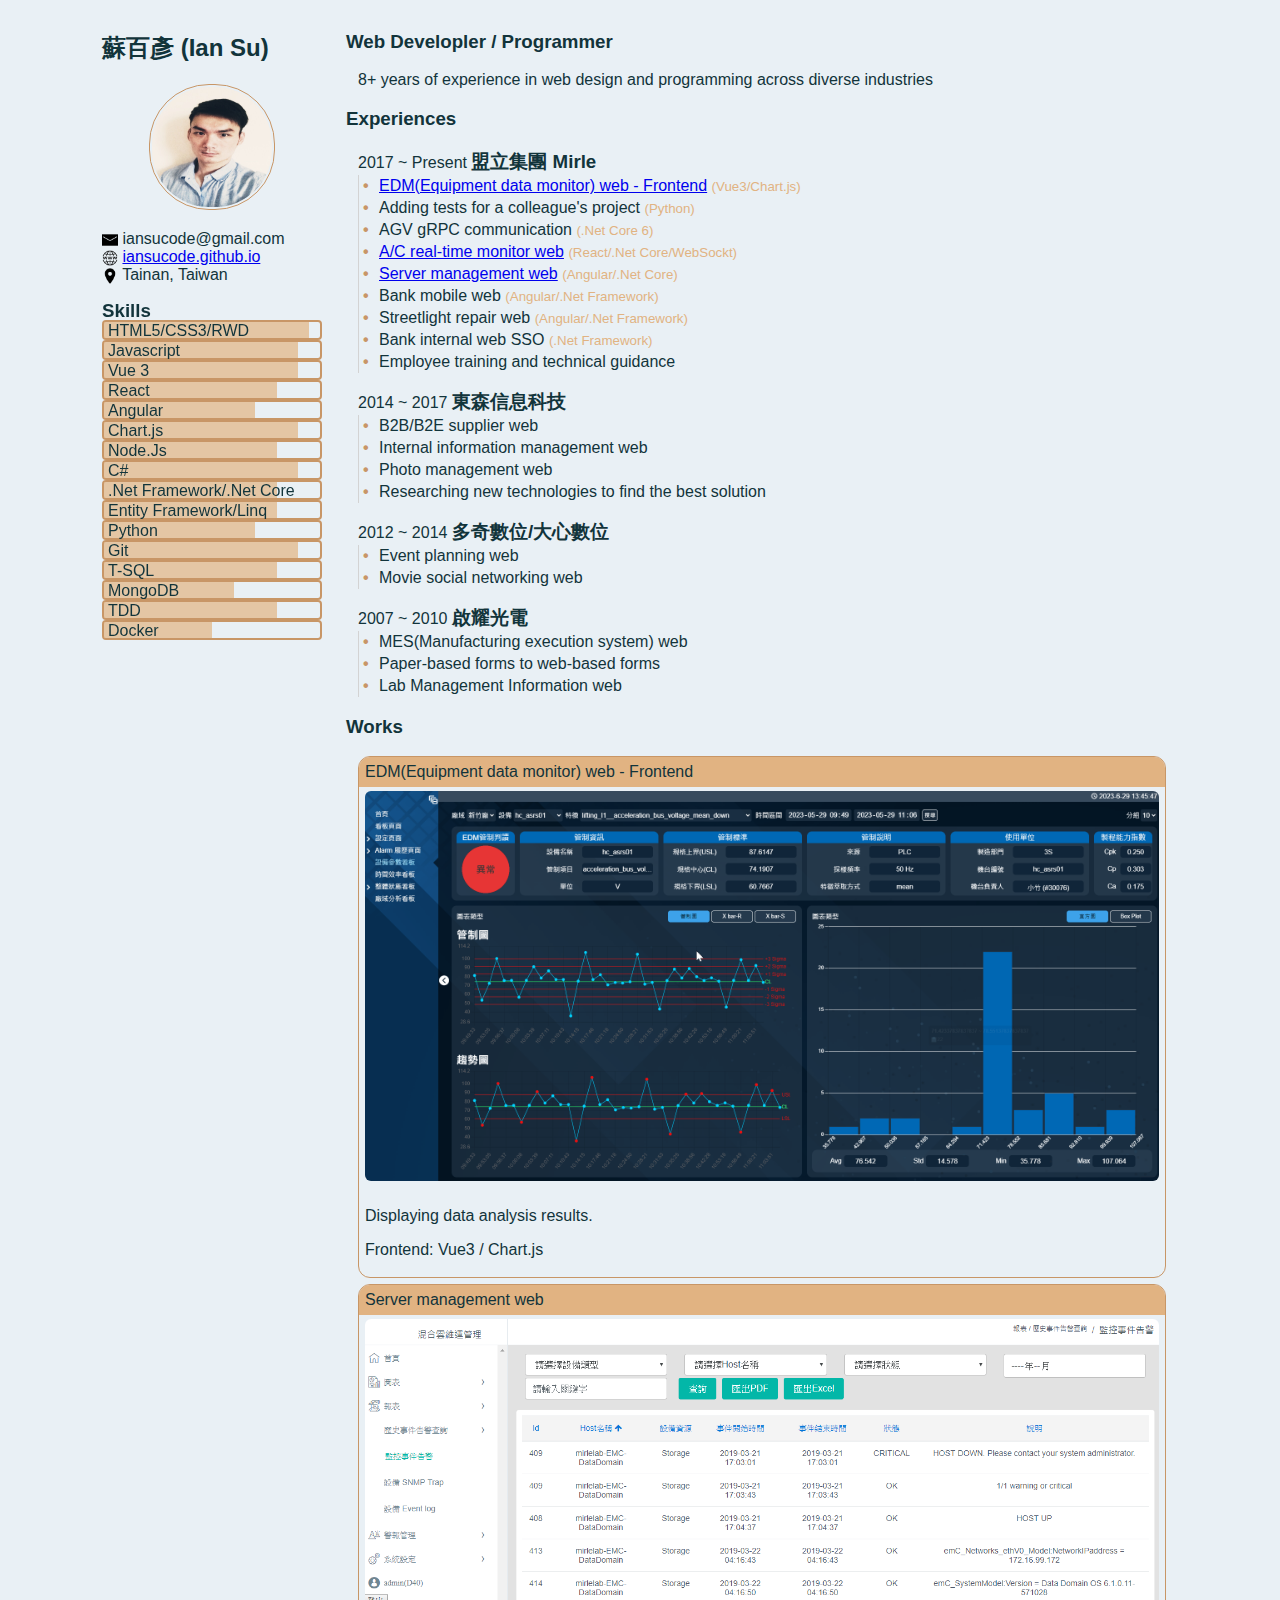
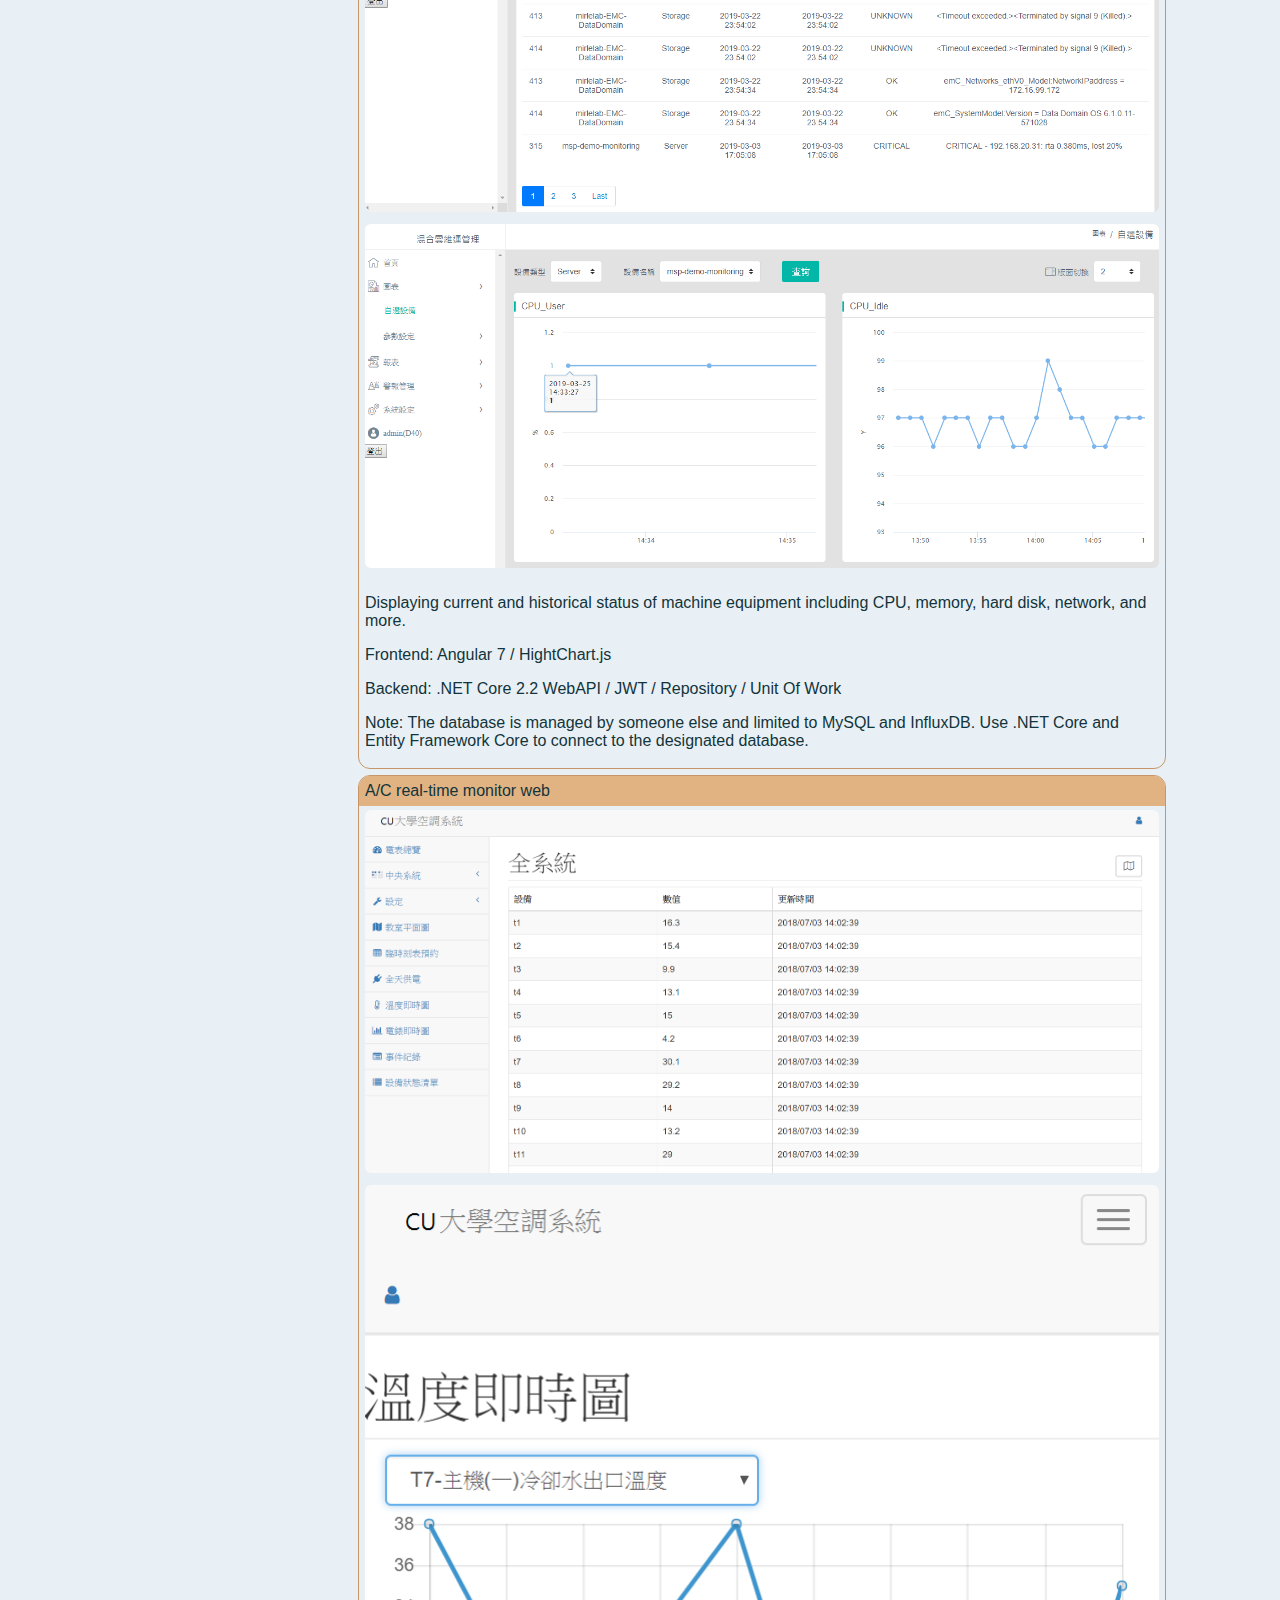
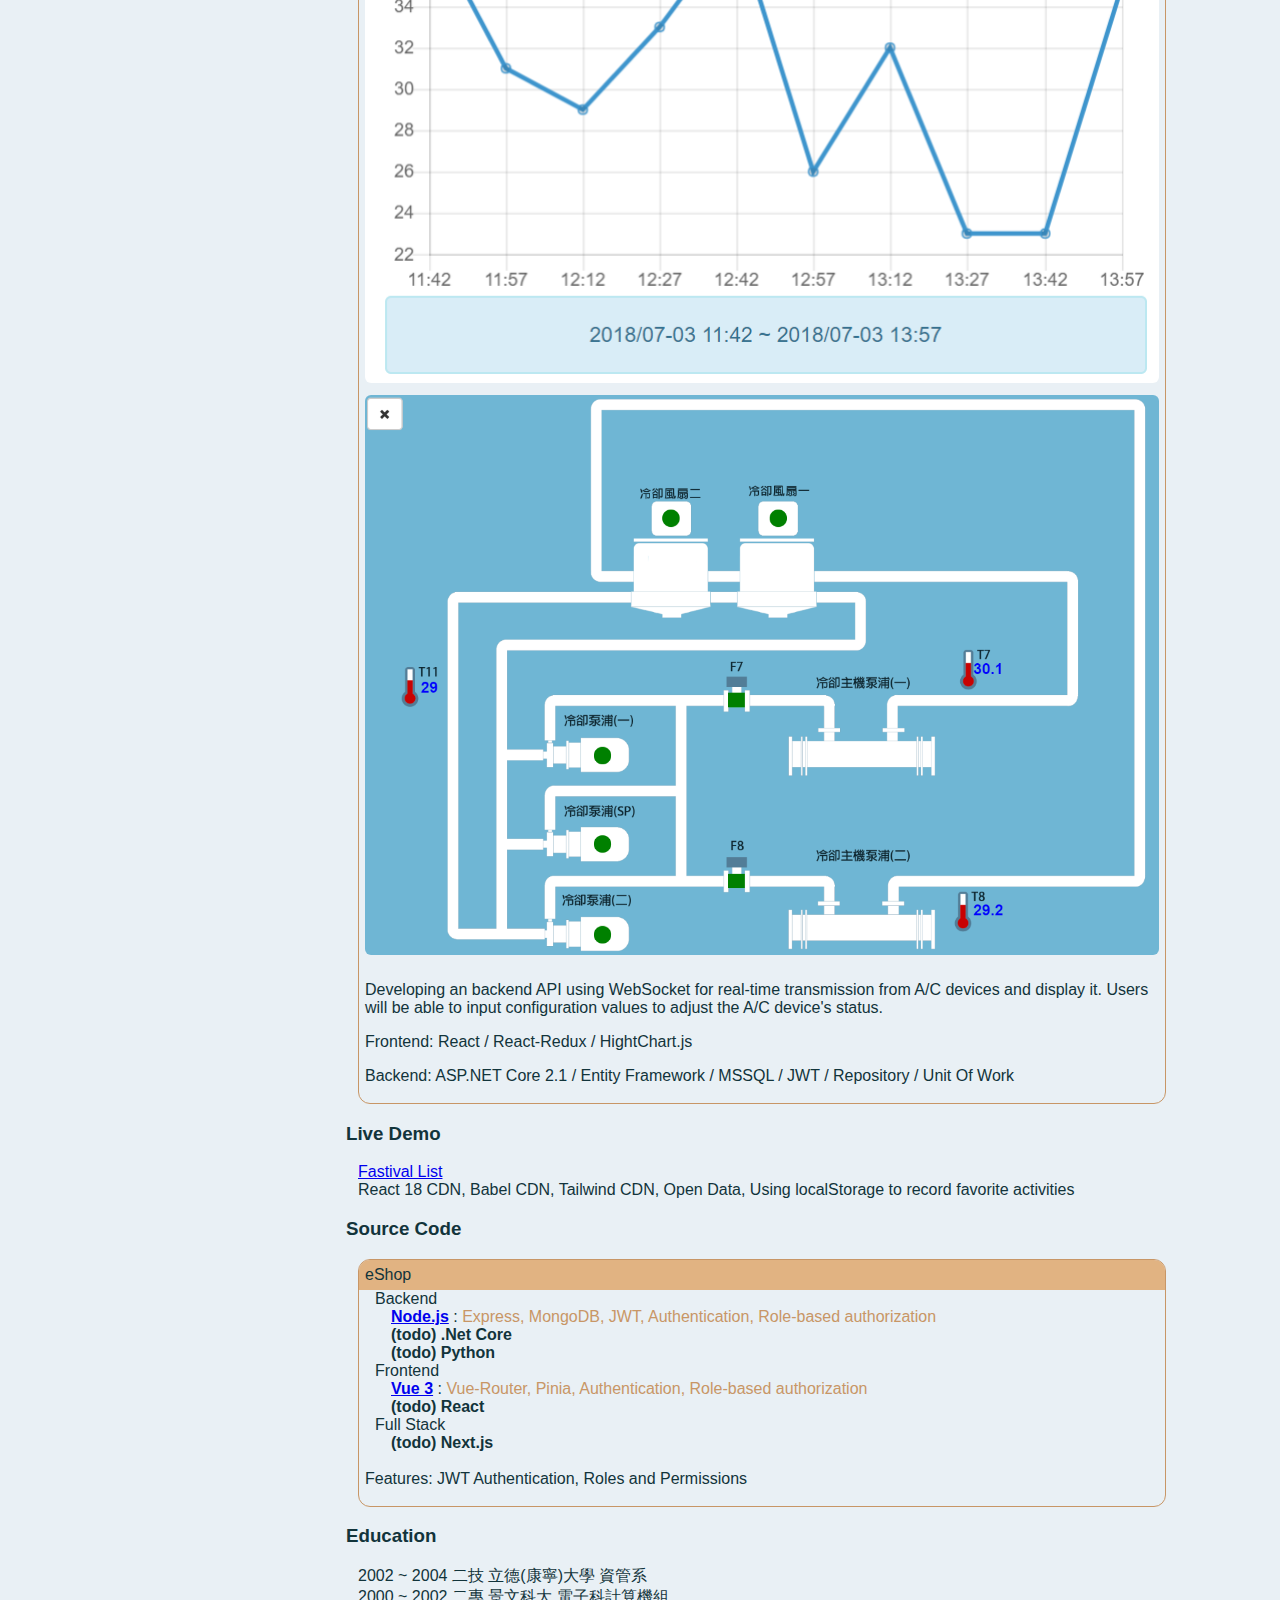
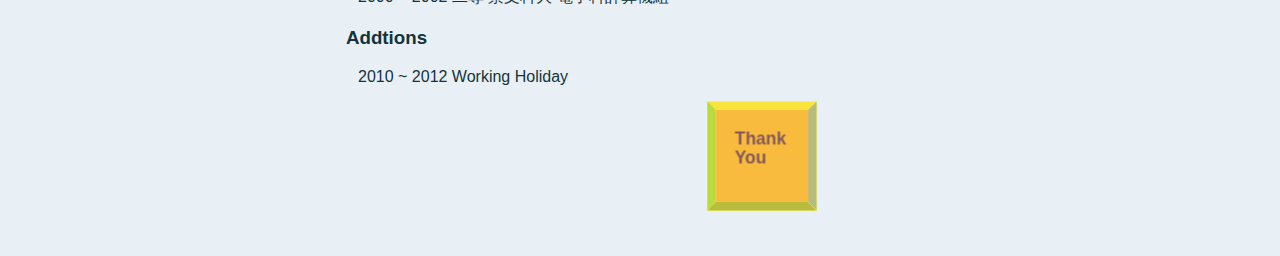
==== commit 922f9770: "add Source Code link" ====
--- a/index.html
+++ b/index.html
@@ -44,28 +44,82 @@
         </section>
         <section>
           <h3>Experiences</h3>
-          <div id="experiences"></ul>
+          <div id="experiences"></div>
         </section>
         <section>
-          <h4>Education</h4>
+          <h3>Works</h3>
+          <div id="works"></div>
+        </section>
+        <section>
+          <h3>Live Demo</h3>
+          <div>
+            <ul id="live-demo"></ul>
+          </div>
+        </section>
+        <section>
+          <h3>Source Code</h3>
+          <div id="soruce-code">
+            <div class="card">
+              <div class="card-head">
+                <span>eShop</span>
+              </div>
+              <div class="card-body">
+                <ul>
+                  <li>
+                    <span>Backend</span>
+                    <ul>
+                      <li>
+                        <a href="https://github.com/ianSuCode/eshop.backend-nodejs"><b>Node.js</b></a>
+                        <span>: </span>
+                        <span class="soruce-code-features">Express, MongoDB, JWT, Authentication, Role-based authorization </span>
+                      </li>
+                      <li>
+                        <b>(todo) .Net Core</b>
+                      </li>
+                      <li>
+                        <b>(todo) Python</b>
+                      </li>
+                    </ul>
+                  </li>
+                  <li>
+                    <span>Frontend</span>
+                    <ul>
+                      <li>
+                        <a href="https://github.com/ianSuCode/eshop.frontend-vue3"><b>Vue 3</b></a>
+                        <span>: </span>
+                        <span class="soruce-code-features">Vue-Router, Pinia, Authentication, Role-based authorization</span>
+                      </li>
+                      <li>
+                        <b>(todo) React</b>
+                      </li>
+                    </ul>
+                  </li>
+                  <li>
+                    <span>Full Stack</span>
+                    <ul>
+                      <li><b>(todo) Next.js</b></li>
+                    </ul>
+                  </li>
+                </ul>
+              </div>
+              <div class="card-foot">
+                <p>Features: JWT Authentication, Roles and Permissions</p>
+              </div>
+            </div>
+          </div>
+        </section>
+        <section>
+          <h3>Education</h3>
           <div id="educations">
             <p>2002 ~ 2004 二技 立德(康寧)大學 資管系</p>
             <p>2000 ~ 2002 二專 景文科大 電子科計算機組</span>
           </div>
         </section>
         <section>
-          <h4>Addtions</h4>
+          <h3>Addtions</h3>
           <div>
             <p>2010 ~ 2012 Working Holiday</p>
           </div>
-        </section>
-        <section>
-          <h4>Works</h4>
-          <div id="works"></div>
-        </section>
-        <section>
-          <h4>Samples</h4>
-          <ul id="samples"></ul>
         </section>
         <section>
           <div class="scene">
--- a/index.css
+++ b/index.css
@@ -1,10 +1,14 @@
 :root {
-  --sand-tan-color: #e1b382;
-  --sand-tan-shadow-color: #c89666;
+  --sand-tan-rgb: 225, 179, 130;
+  --sand-tan-color: rgb(var(--sand-tan-rgb));
+  --sand-tan-color-a: rgba(var(--sand-tan-rgb), 0.7);
+  --sand-tan-shadow-color: rgb(200, 150, 102);
+  --font-family-base: -apple-system, BlinkMacSystemFont, "Segoe UI", Roboto, Oxygen, Ubuntu, Cantarell, "Fira Sans", "Droid Sans", "Helvetica Neue", sans-serif;
+
 }
 
 body {
-  font-family: 'Ubuntu', Tahoma, 'Helvetica Neue', Helvetica, Arial, sans-serif;
+  font-family: var(--font-family-base);
   font-size: 16px;
   margin: 0;
   color: #12343b;
@@ -26,6 +30,26 @@
 #app side #skill-box {
   position: sticky;
   top: 0;
+}
+
+#app side #skill-box > h3{
+  margin: 0;
+}
+
+#app side #skill-box > #skills{
+  margin: 0;
+}
+
+#app side #skill-box > #skills li{
+  margin-bottom: 2px;
+}
+
+#app side #skill-box > #skills li span{
+  margin-left: 6px;
+}
+
+#app side #skill-box > #skills li .bar{
+  margin-top: -20px;
 }
 
 #app main {
@@ -58,12 +82,12 @@
 
 .bar {
   height: 1rem;
-  border: 1px solid #c89666;
+  border: 2px solid #c89666;
   border-radius: 4px;
 }
 
 .bar-value {
-  background-color: var(--sand-tan-color);
+  background-color: var(--sand-tan-color-a);
   height: 100%;
 }
 
@@ -110,6 +134,14 @@
   border-radius: 6px;
 }
 
+#soruce-code ul{
+  margin: 0 1rem;
+}
+
+#soruce-code .soruce-code-features {
+  color: var(--sand-tan-shadow-color);
+}
+
 .card {
   border: 1px solid var(--sand-tan-shadow-color);
   border-radius: 12px;
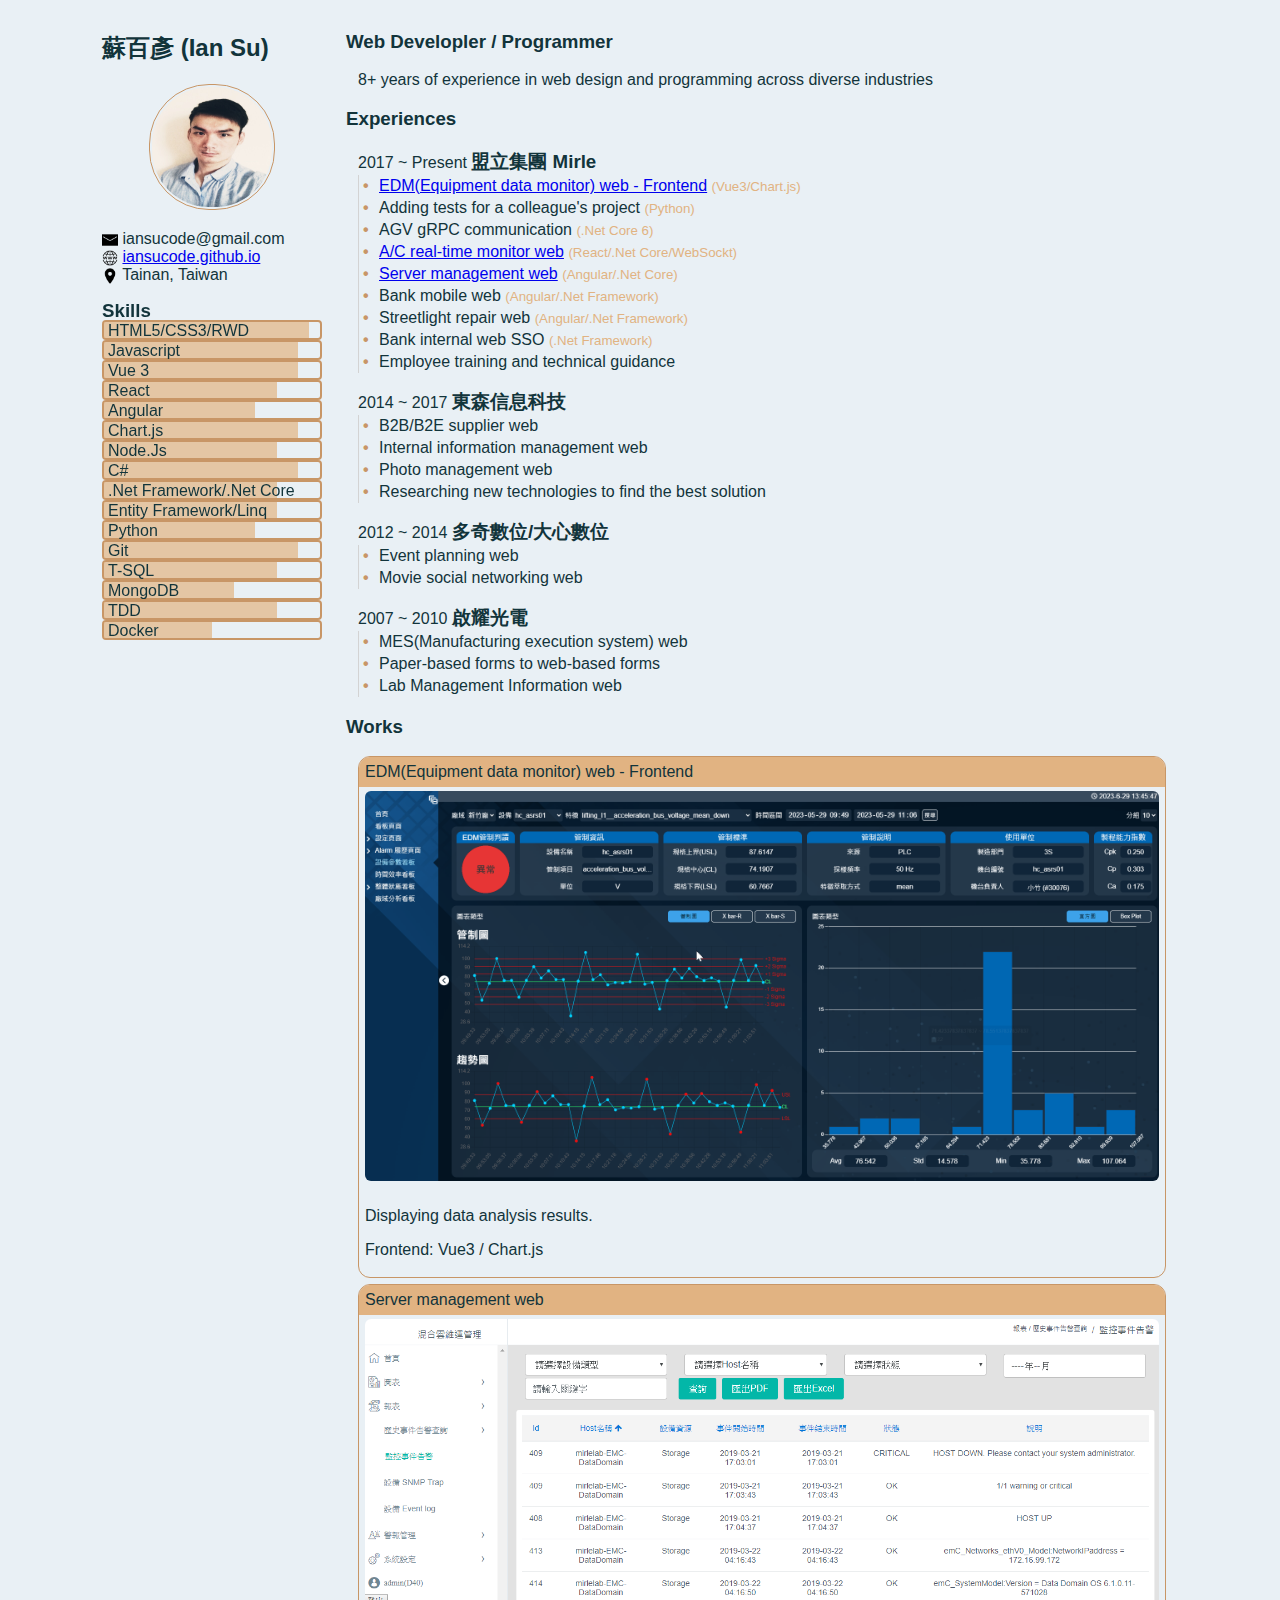
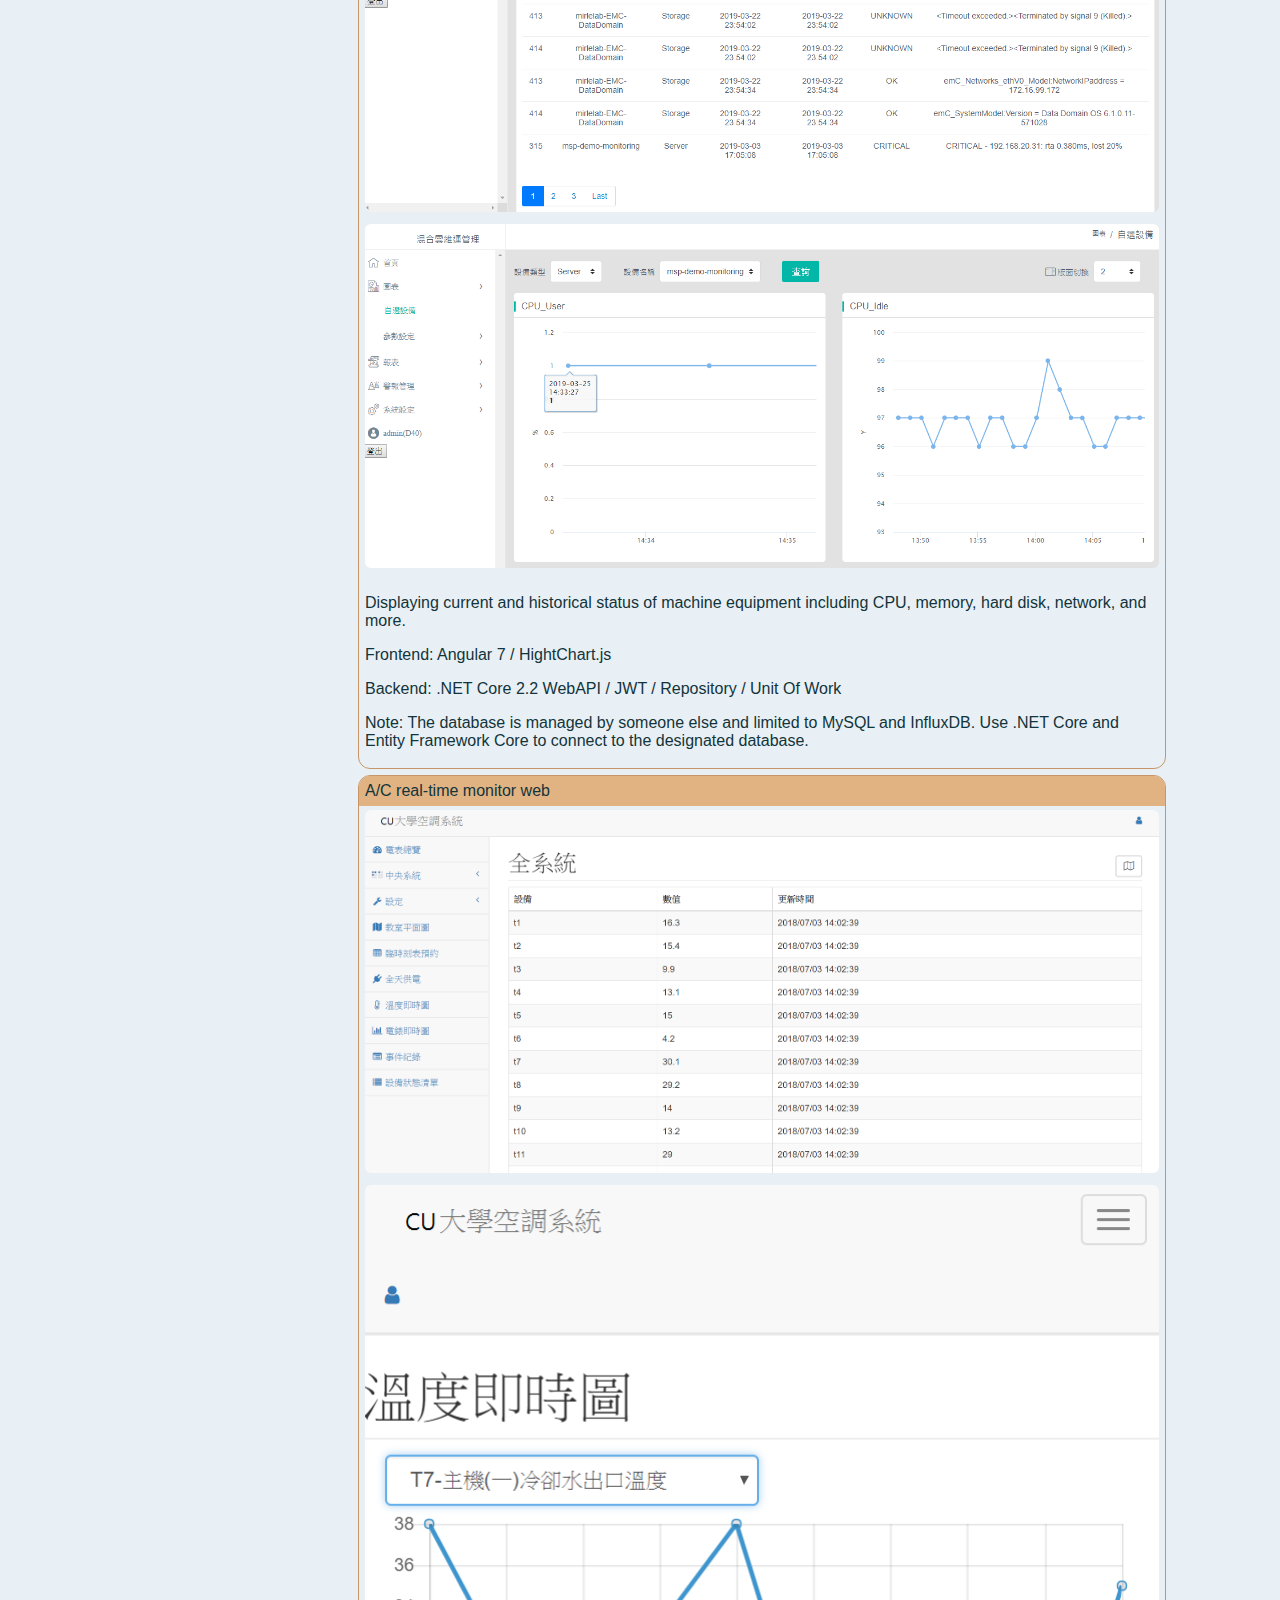
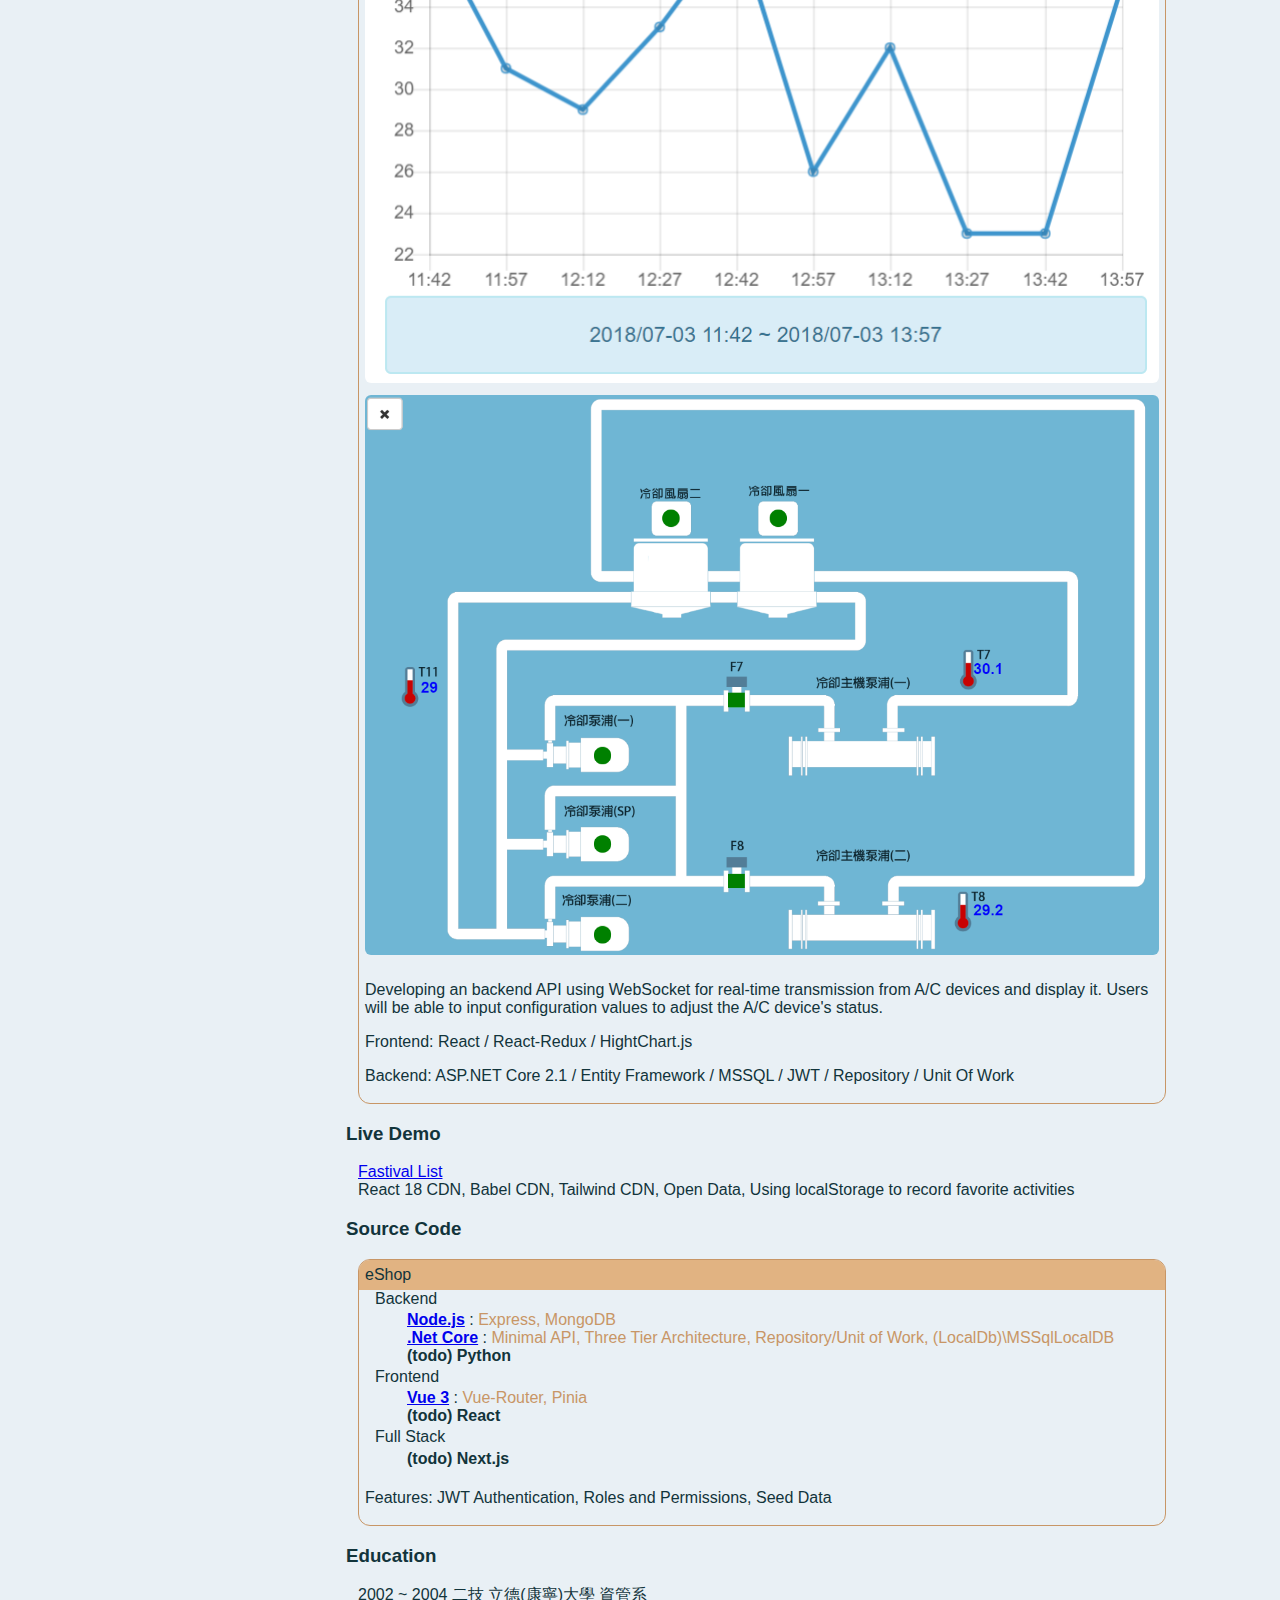
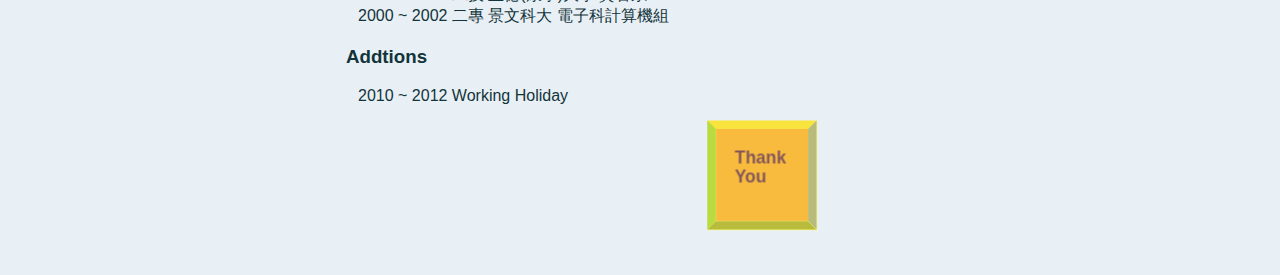
==== commit 2b58f07e: "add Source Code" ====
--- a/index.html
+++ b/index.html
@@ -71,10 +71,12 @@
                       <li>
                         <a href="https://github.com/ianSuCode/eshop.backend-nodejs"><b>Node.js</b></a>
                         <span>: </span>
-                        <span class="soruce-code-features">Express, MongoDB, JWT, Authentication, Role-based authorization </span>
+                        <span class="soruce-code-features">Express, MongoDB</span>
                       </li>
                       <li>
-                        <b>(todo) .Net Core</b>
+                        <a href="https://github.com/ianSuCode/eshop.backend-netcore"><b>.Net Core</b></a>
+                        <span>: </span>
+                        <span class="soruce-code-features">Minimal API, Three Tier Architecture, Repository/Unit of Work, (LocalDb)\MSSqlLocalDB</span>
                       </li>
                       <li>
                         <b>(todo) Python</b>
@@ -87,7 +89,7 @@
                       <li>
                         <a href="https://github.com/ianSuCode/eshop.frontend-vue3"><b>Vue 3</b></a>
                         <span>: </span>
-                        <span class="soruce-code-features">Vue-Router, Pinia, Authentication, Role-based authorization</span>
+                        <span class="soruce-code-features">Vue-Router, Pinia</span>
                       </li>
                       <li>
                         <b>(todo) React</b>
@@ -103,7 +105,7 @@
                 </ul>
               </div>
               <div class="card-foot">
-                <p>Features: JWT Authentication, Roles and Permissions</p>
+                <p>Features: JWT Authentication, Roles and Permissions, Seed Data</p>
               </div>
             </div>
           </div>
--- a/index.css
+++ b/index.css
@@ -138,6 +138,10 @@
   margin: 0 1rem;
 }
 
+#soruce-code ul ul{
+  margin: .2rem 2rem;
+}
+
 #soruce-code .soruce-code-features {
   color: var(--sand-tan-shadow-color);
 }
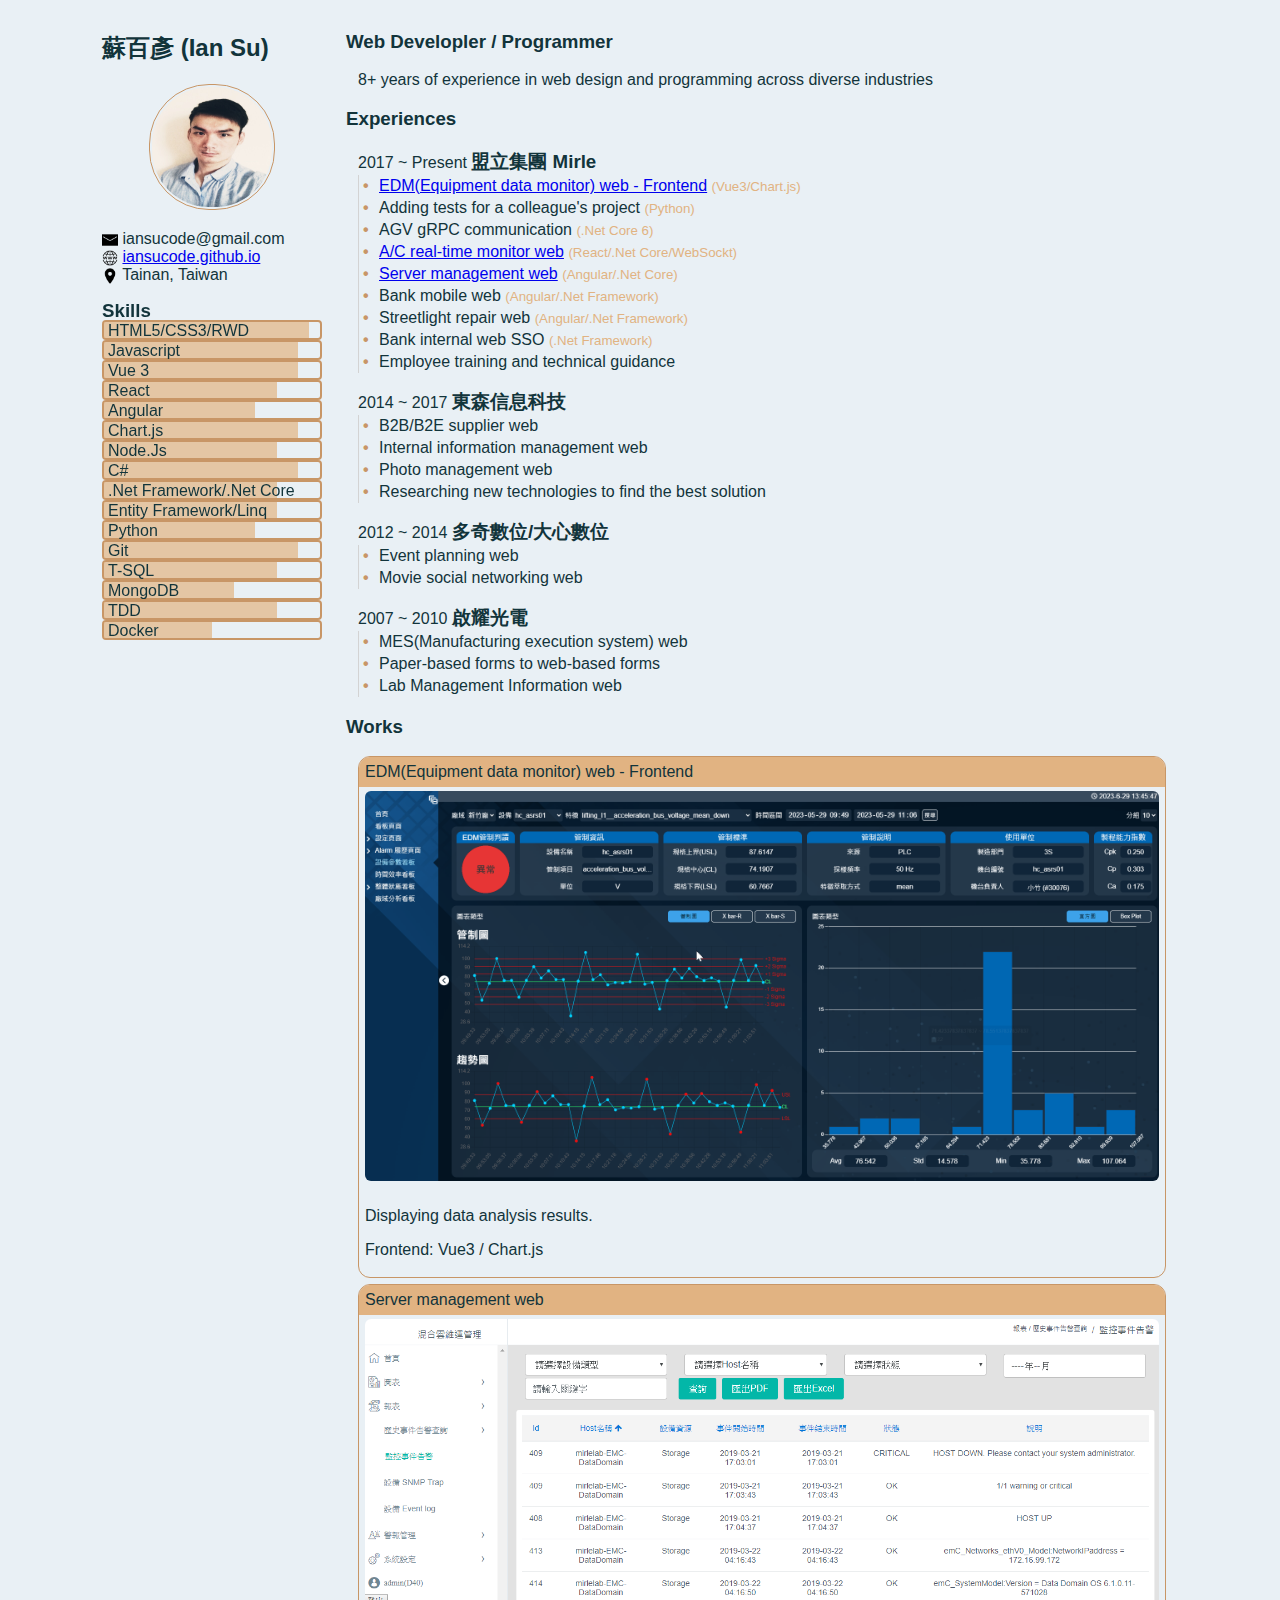
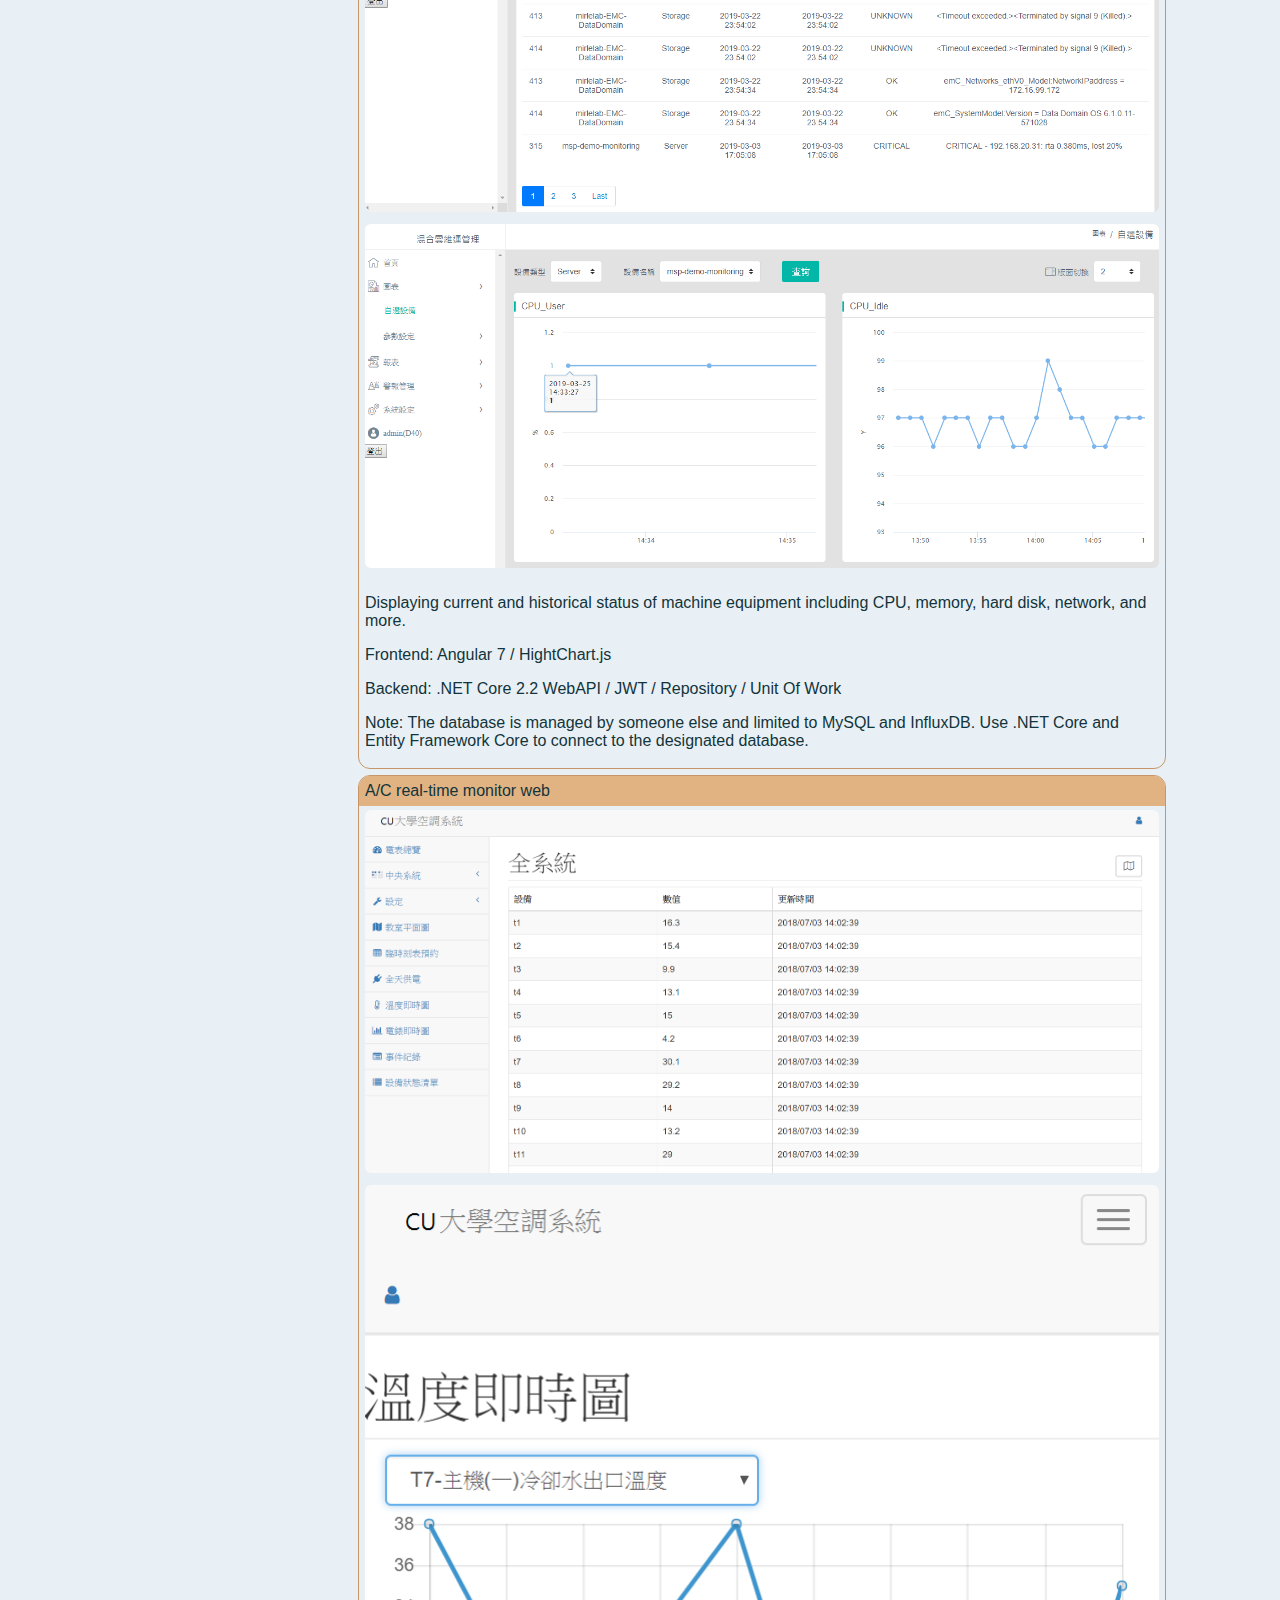
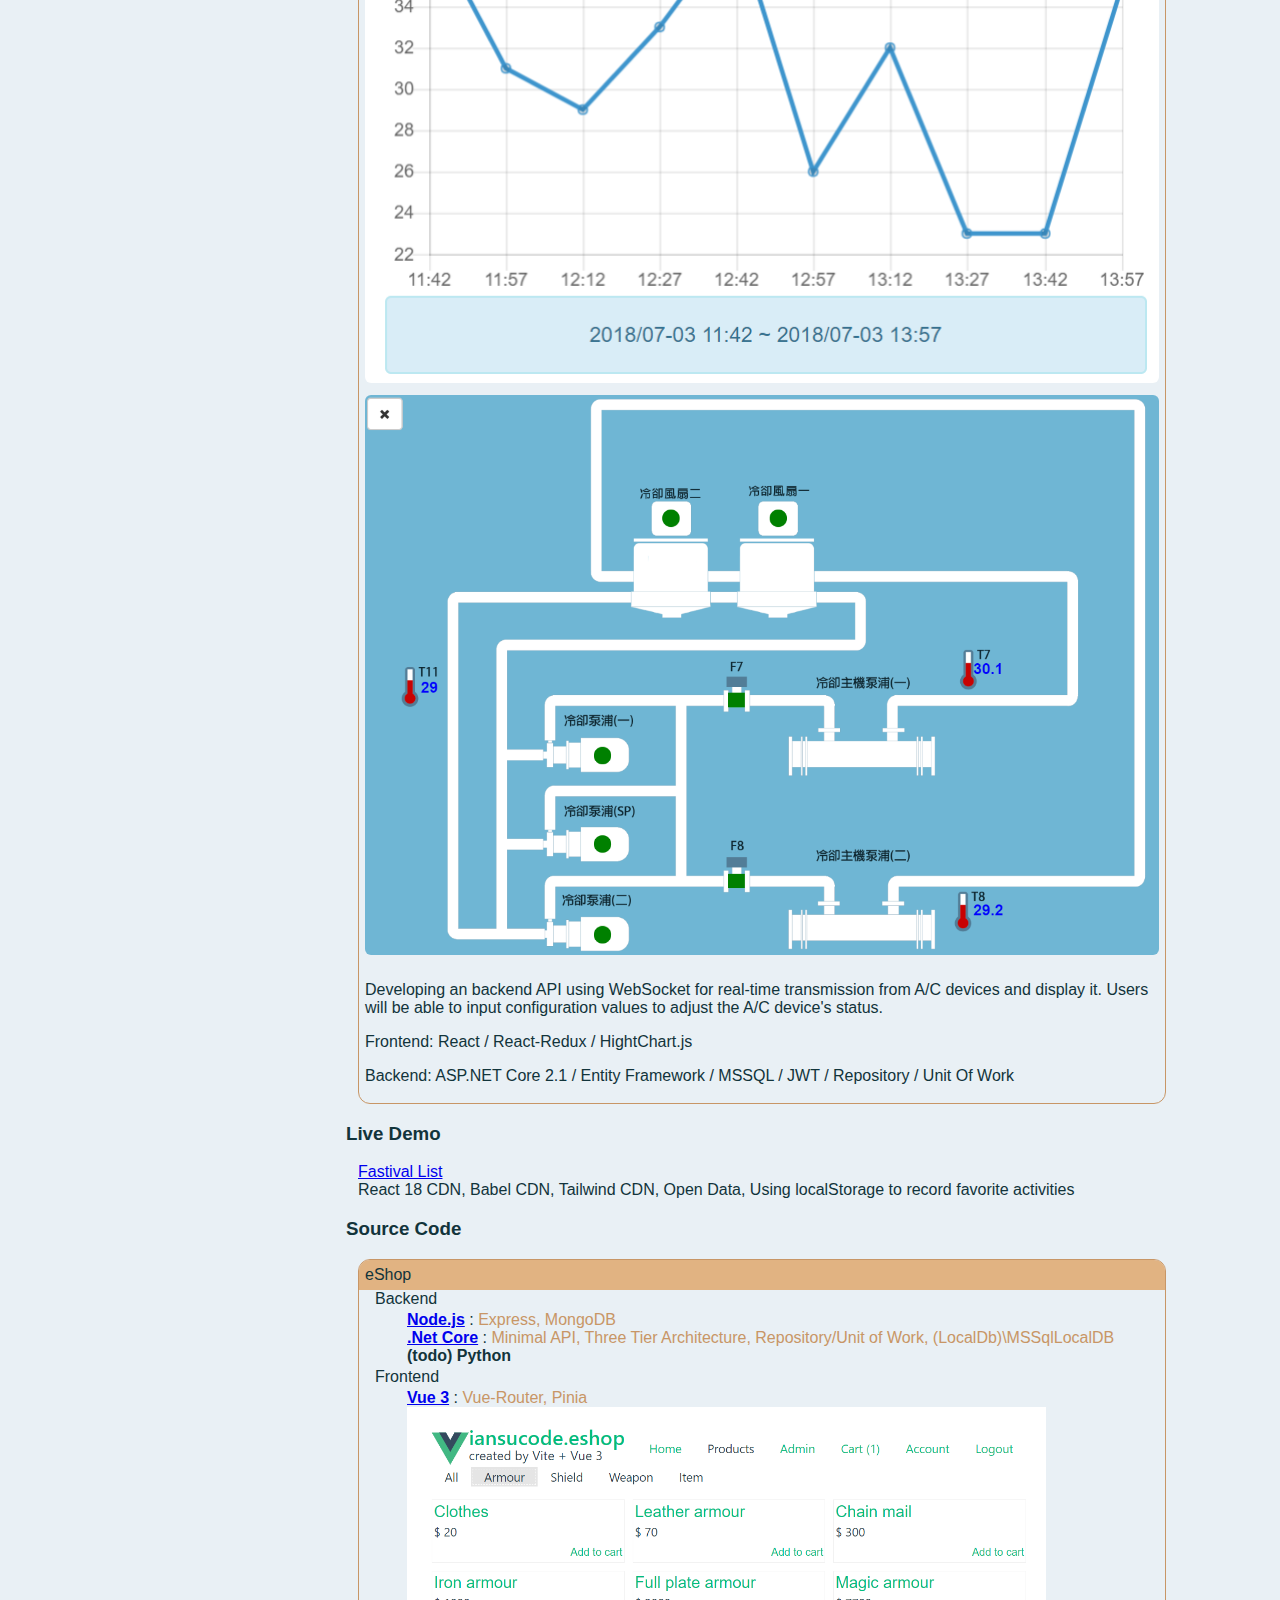
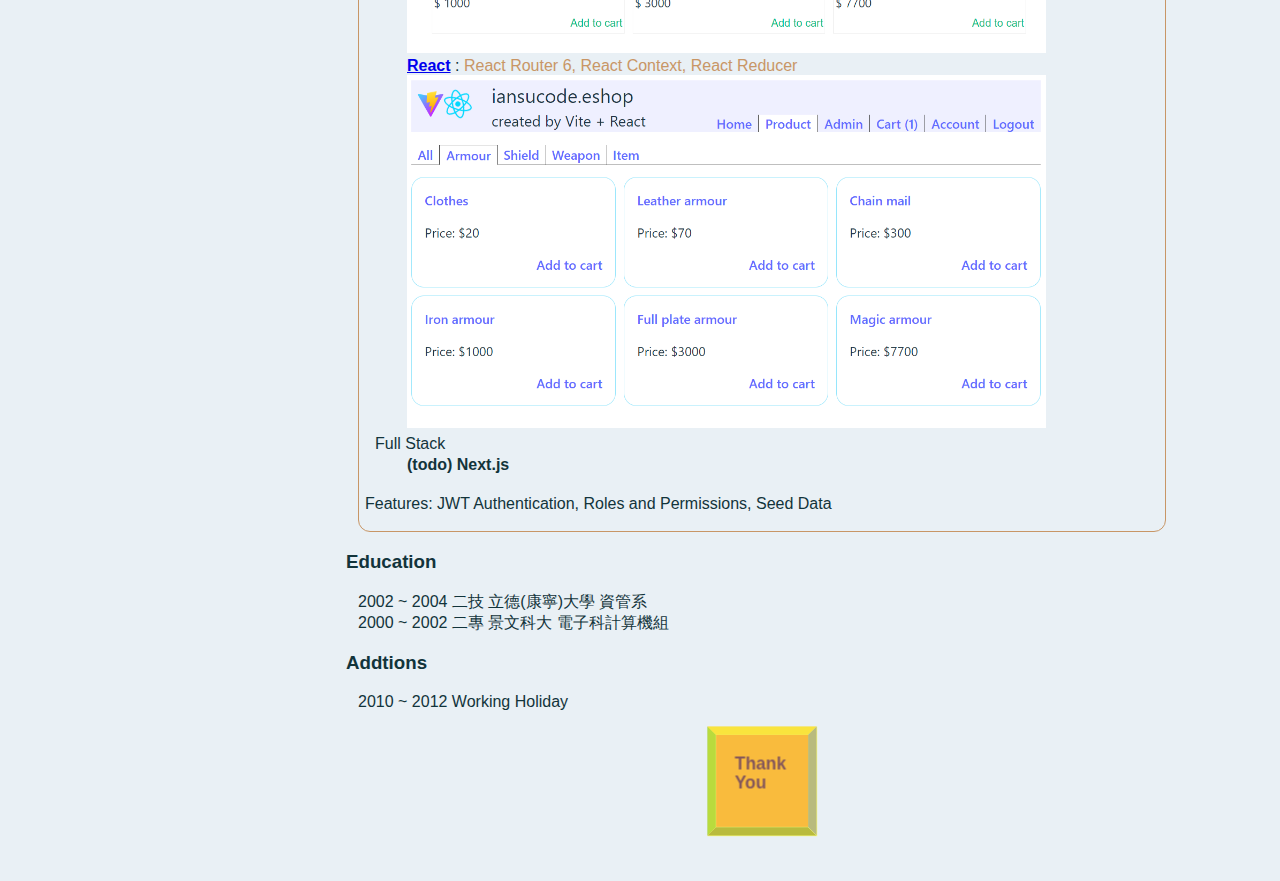
==== commit 33e1d0c9: "update soue-code section" ====
--- a/index.html
+++ b/index.html
@@ -90,9 +90,13 @@
                         <a href="https://github.com/ianSuCode/eshop.frontend-vue3"><b>Vue 3</b></a>
                         <span>: </span>
                         <span class="soruce-code-features">Vue-Router, Pinia</span>
+                        <img src="./assets/eshop/eshop-vue.png"/>
                       </li>
                       <li>
-                        <b>(todo) React</b>
+                        <a href="https://github.com/ianSuCode/eshop.frontend-react"><b>React</b></a>
+                        <span>: </span>
+                        <span class="soruce-code-features">React Router 6, React Context, React Reducer</span>
+                        <img src="./assets/eshop/eshop-react.png"/>
                       </li>
                     </ul>
                   </li>
--- a/index.css
+++ b/index.css
@@ -145,6 +145,9 @@
 #soruce-code .soruce-code-features {
   color: var(--sand-tan-shadow-color);
 }
+#soruce-code img {
+  width: 90%; 
+}
 
 .card {
   border: 1px solid var(--sand-tan-shadow-color);
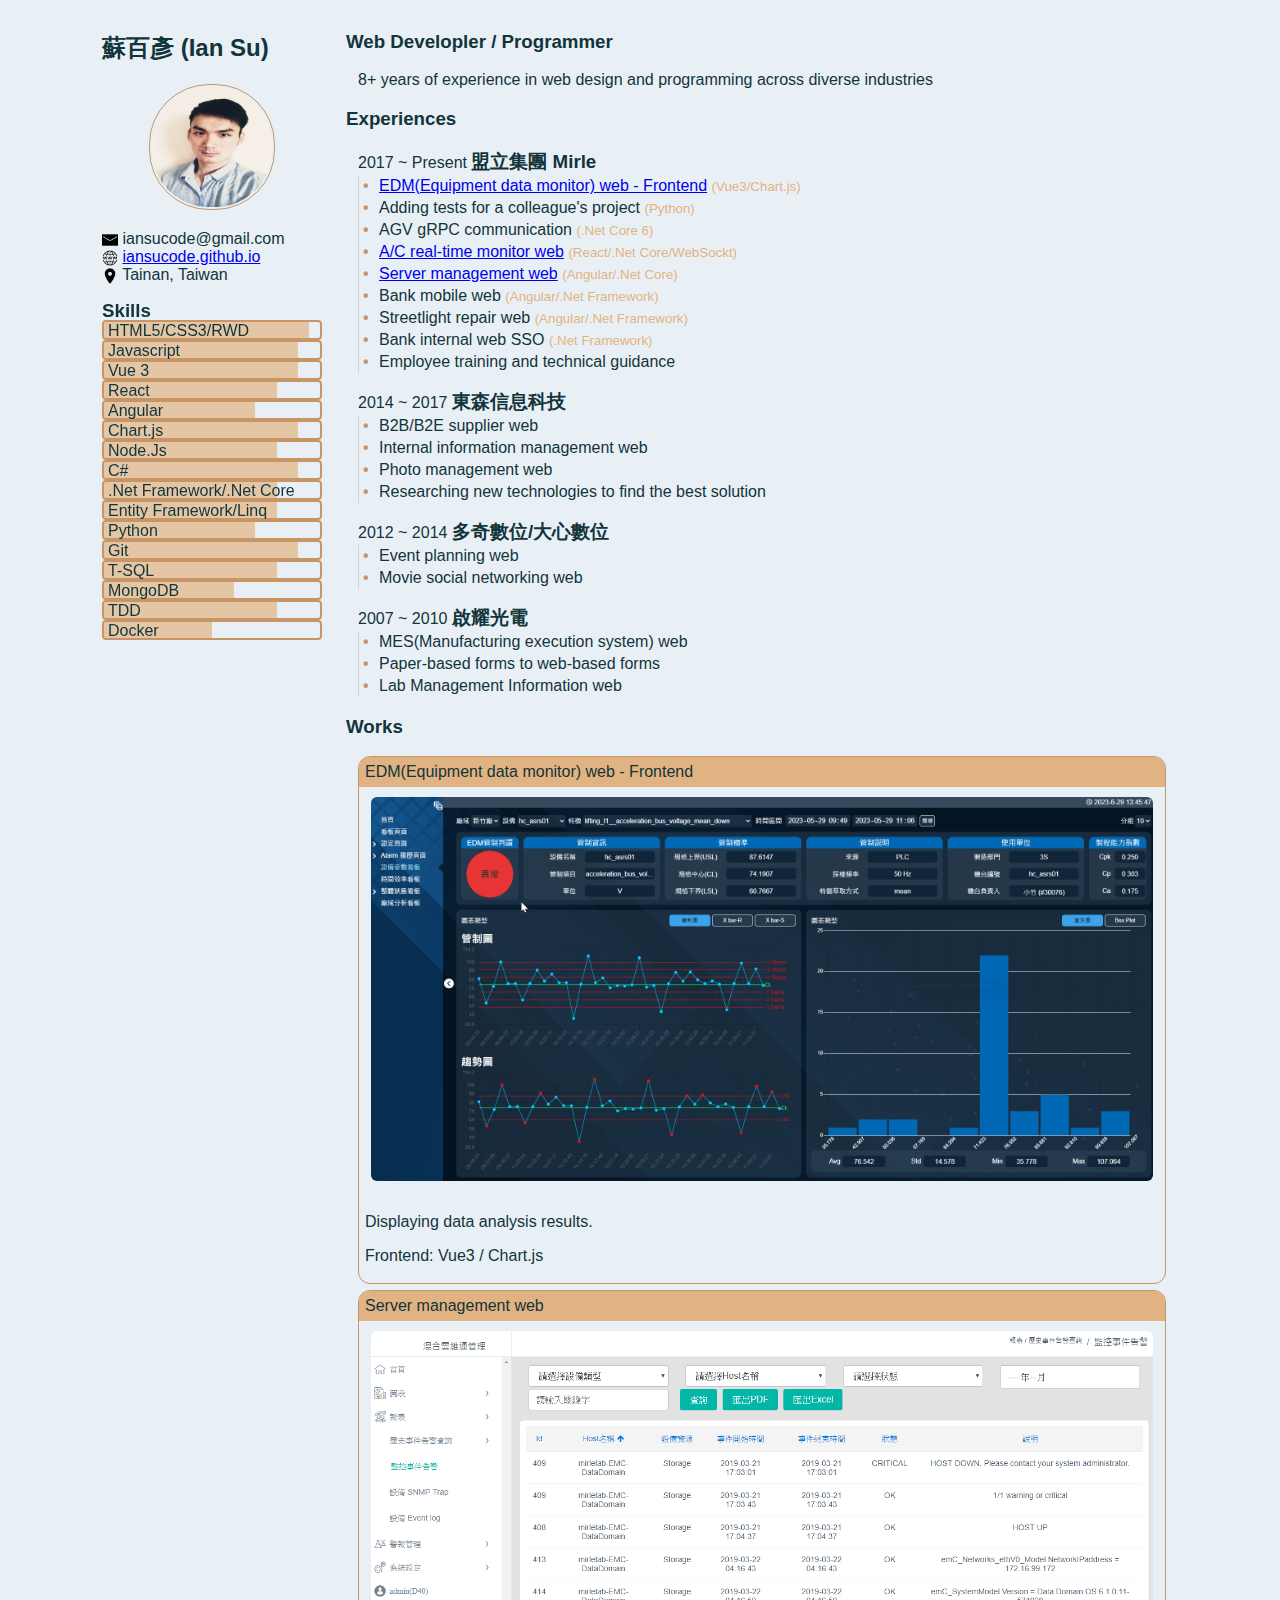
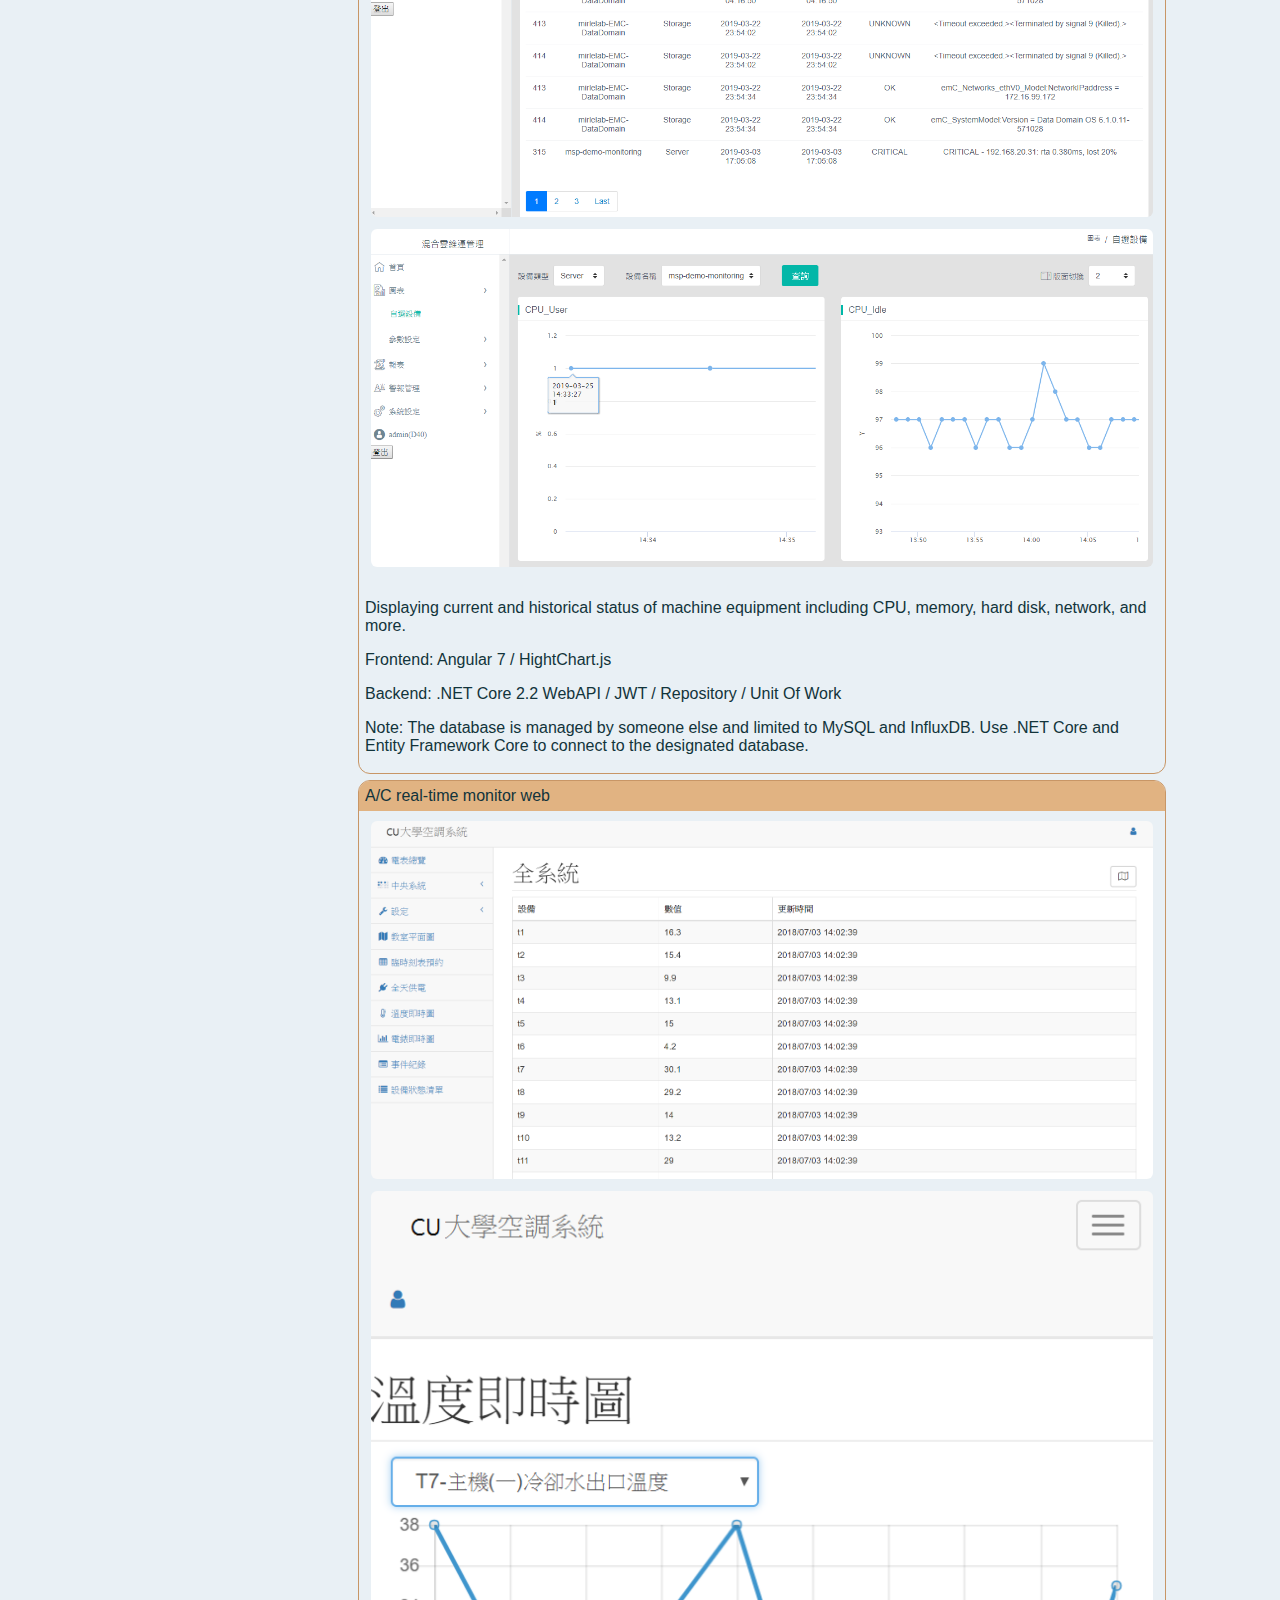
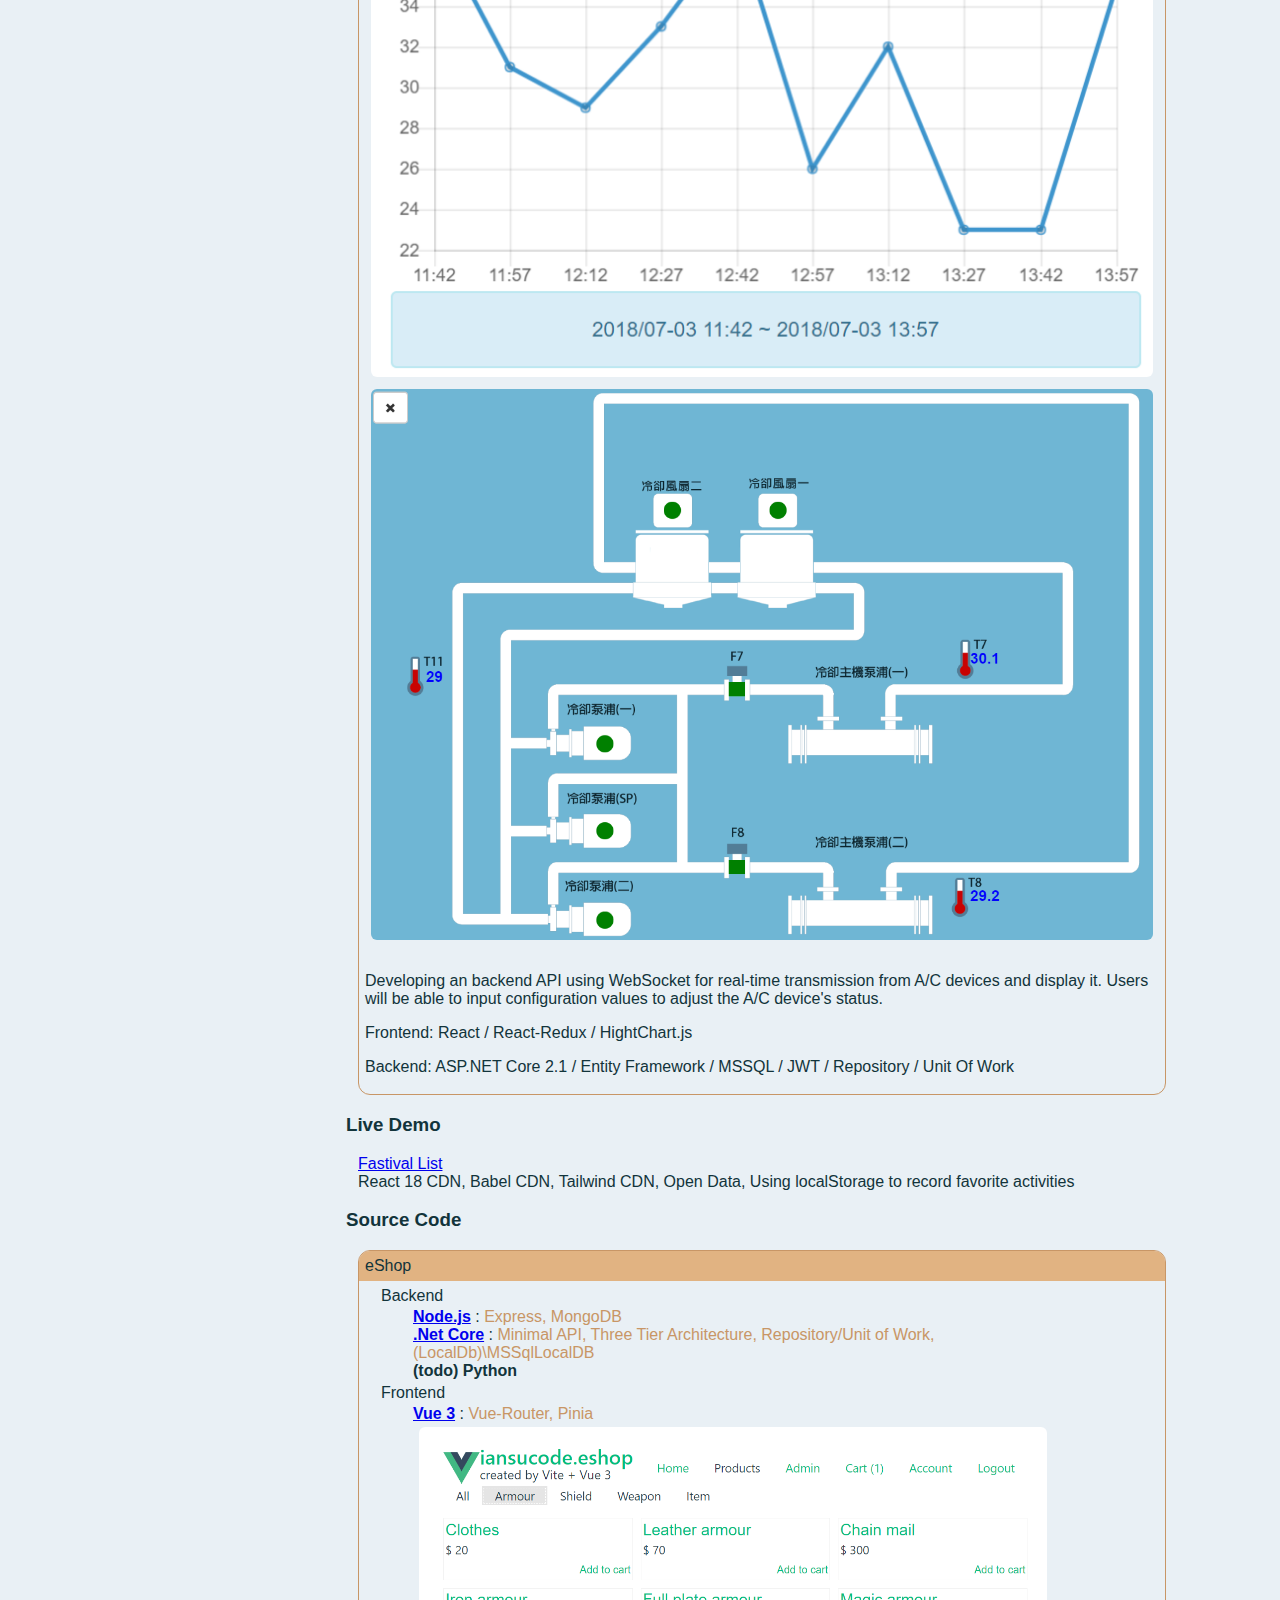
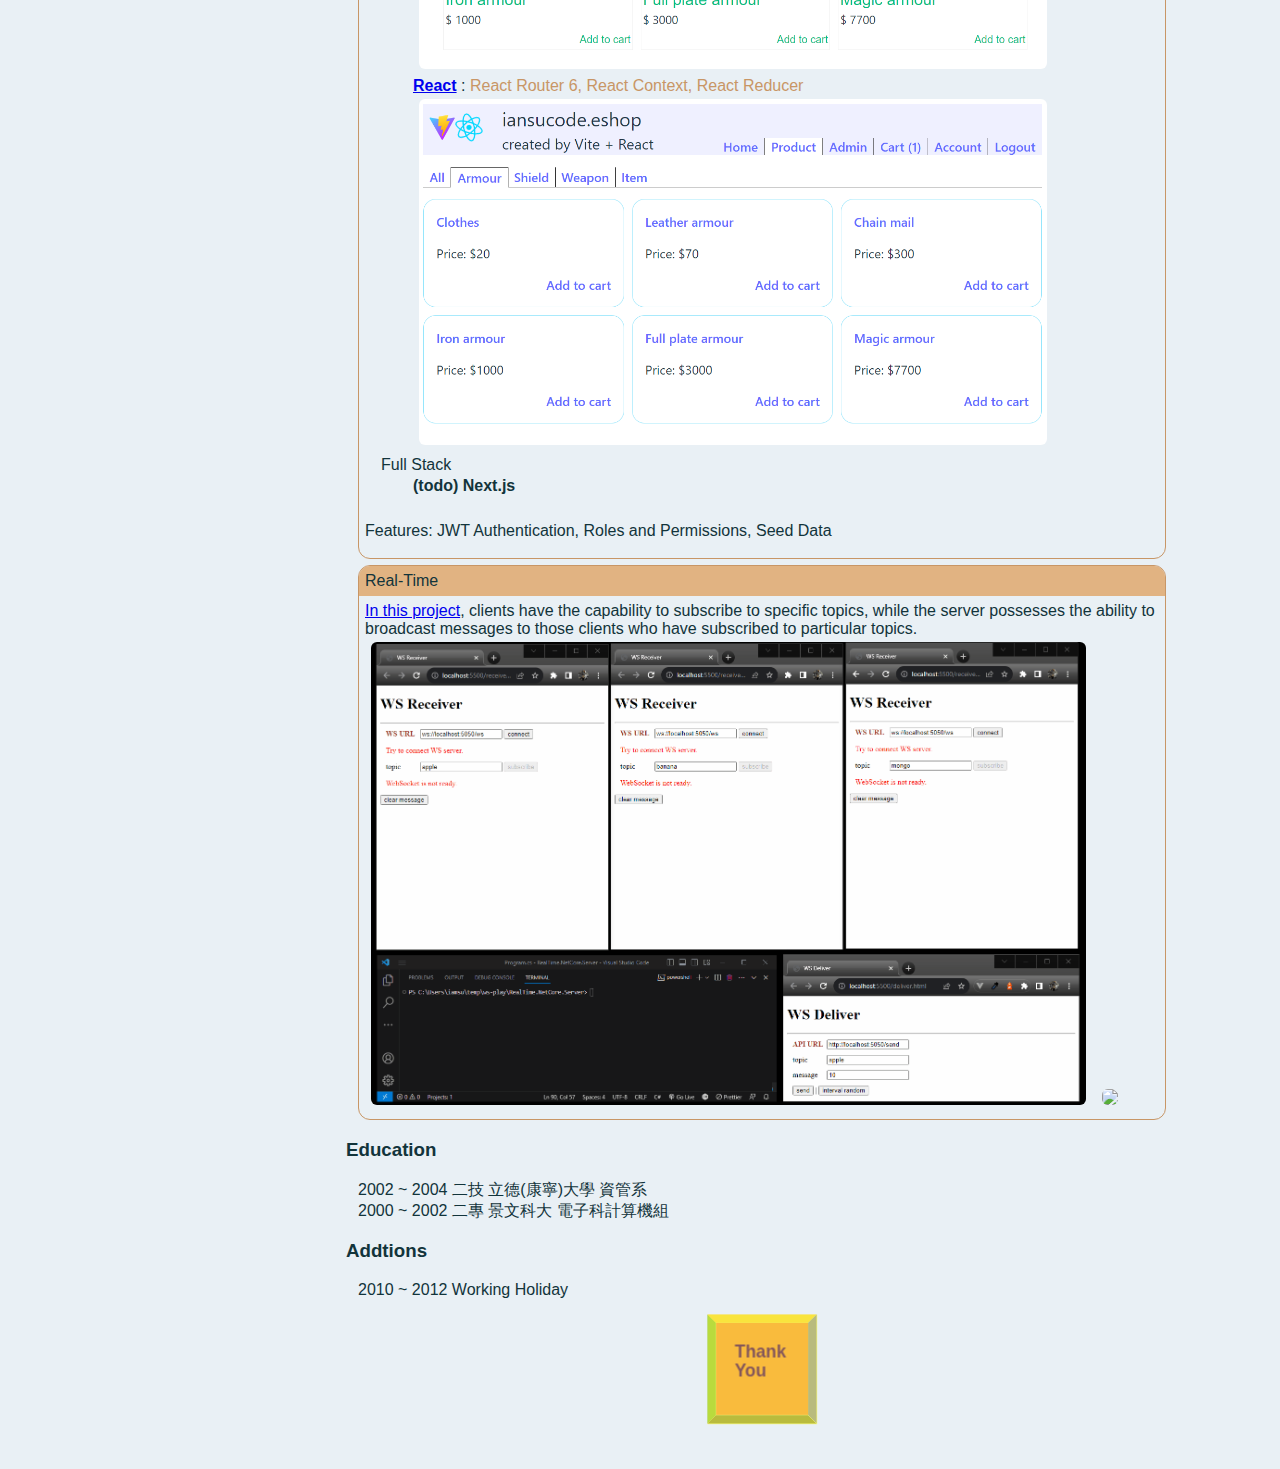
==== commit c1bda909: "add soruce code: Real-Time" ====
--- a/index.html
+++ b/index.html
@@ -112,6 +112,22 @@
                 <p>Features: JWT Authentication, Roles and Permissions, Seed Data</p>
               </div>
             </div>
+            <div class="card">
+              <div class="card-head">
+                <span>Real-Time</span>
+              </div>
+              <div class="card-body">
+                <span>
+                  <a href="https://github.com/ianSuCode/RealTime">In this project</a>,
+                   clients have the capability to subscribe to specific topics,
+                   while the server possesses the ability to broadcast messages to those clients who have subscribed to particular topics.
+                </span>
+                <div>
+                  <img src="./assets/ws/ws1.gif"/>
+                  <img src="./assets/ws/ws2.gif"/>
+                </div>
+              </div>
+            </div>
           </div>
         </section>
         <section>
--- a/index.css
+++ b/index.css
@@ -3,8 +3,9 @@
   --sand-tan-color: rgb(var(--sand-tan-rgb));
   --sand-tan-color-a: rgba(var(--sand-tan-rgb), 0.7);
   --sand-tan-shadow-color: rgb(200, 150, 102);
-  --font-family-base: -apple-system, BlinkMacSystemFont, "Segoe UI", Roboto, Oxygen, Ubuntu, Cantarell, "Fira Sans", "Droid Sans", "Helvetica Neue", sans-serif;
-
+  --font-family-base: -apple-system, BlinkMacSystemFont, 'Segoe UI', Roboto,
+    Oxygen, Ubuntu, Cantarell, 'Fira Sans', 'Droid Sans', 'Helvetica Neue',
+    sans-serif;
 }
 
 body {
@@ -24,7 +25,7 @@
 #app side {
   display: block;
   padding: 12px;
-  flex: 0 1 220px; 
+  flex: 0 1 220px;
 }
 
 #app side #skill-box {
@@ -32,23 +33,23 @@
   top: 0;
 }
 
-#app side #skill-box > h3{
+#app side #skill-box > h3 {
   margin: 0;
 }
 
-#app side #skill-box > #skills{
+#app side #skill-box > #skills {
   margin: 0;
 }
 
-#app side #skill-box > #skills li{
+#app side #skill-box > #skills li {
   margin-bottom: 2px;
 }
 
-#app side #skill-box > #skills li span{
+#app side #skill-box > #skills li span {
   margin-left: 6px;
 }
 
-#app side #skill-box > #skills li .bar{
+#app side #skill-box > #skills li .bar {
   margin-top: -20px;
 }
 
@@ -62,7 +63,7 @@
   text-align: center;
 }
 
-#avatar img{
+#avatar img {
   width: 120px;
   height: 120px;
   border: 1px solid var(--sand-tan-shadow-color);
@@ -91,7 +92,6 @@
   height: 100%;
 }
 
-
 section > div {
   margin: 12px;
 }
@@ -113,10 +113,10 @@
 }
 
 #experiences div ul li::before {
-  content: "\2022";
+  content: '\2022';
   color: var(--sand-tan-shadow-color);
   font-weight: bold;
-  display: inline-block; 
+  display: inline-block;
   width: 1em;
 }
 
@@ -128,25 +128,19 @@
   margin: 0;
 }
 
-#works img {
-  margin: 4px 6px;
-  width: calc(100% - 12px);
-  border-radius: 6px;
-}
-
-#soruce-code ul{
+#soruce-code ul {
   margin: 0 1rem;
 }
 
-#soruce-code ul ul{
-  margin: .2rem 2rem;
+#soruce-code ul ul {
+  margin: 0.2rem 2rem;
 }
 
 #soruce-code .soruce-code-features {
   color: var(--sand-tan-shadow-color);
 }
 #soruce-code img {
-  width: 90%; 
+  width: 90%;
 }
 
 .card {
@@ -161,12 +155,22 @@
   background-color: var(--sand-tan-color);
 }
 
+.card .card-body {
+  padding: 6px;
+}
+
+.card .card-body img {
+  margin: 4px 6px;
+  width: calc(100% - 12px);
+  border-radius: 6px;
+}
+
 .card .card-foot {
   padding: 2px 6px;
 }
 
 /* 如果螢幕寬度為 600px 以下 */
-@media screen and (max-width:600px) { 
+@media screen and (max-width: 600px) {
   #app {
     padding: 6px;
     display: unset;
@@ -176,4 +180,3 @@
     position: unset;
   }
 }
-
